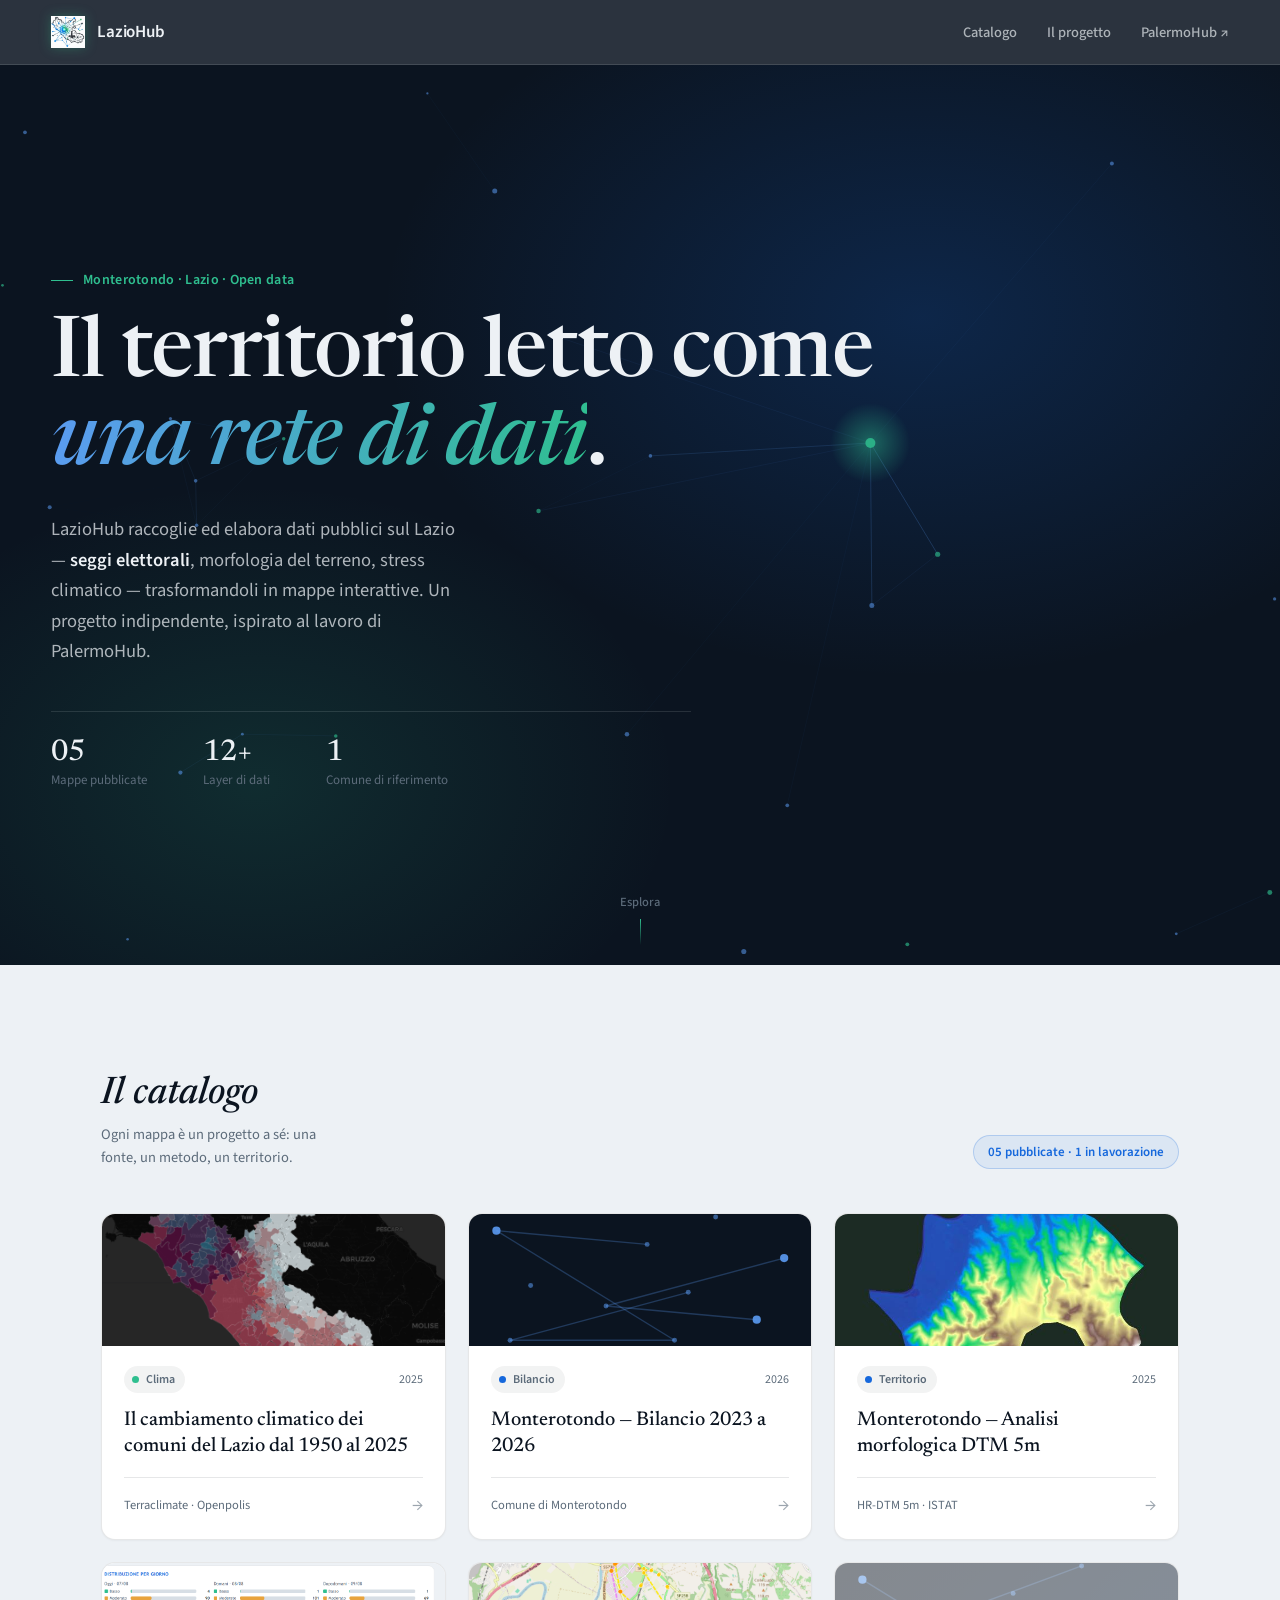
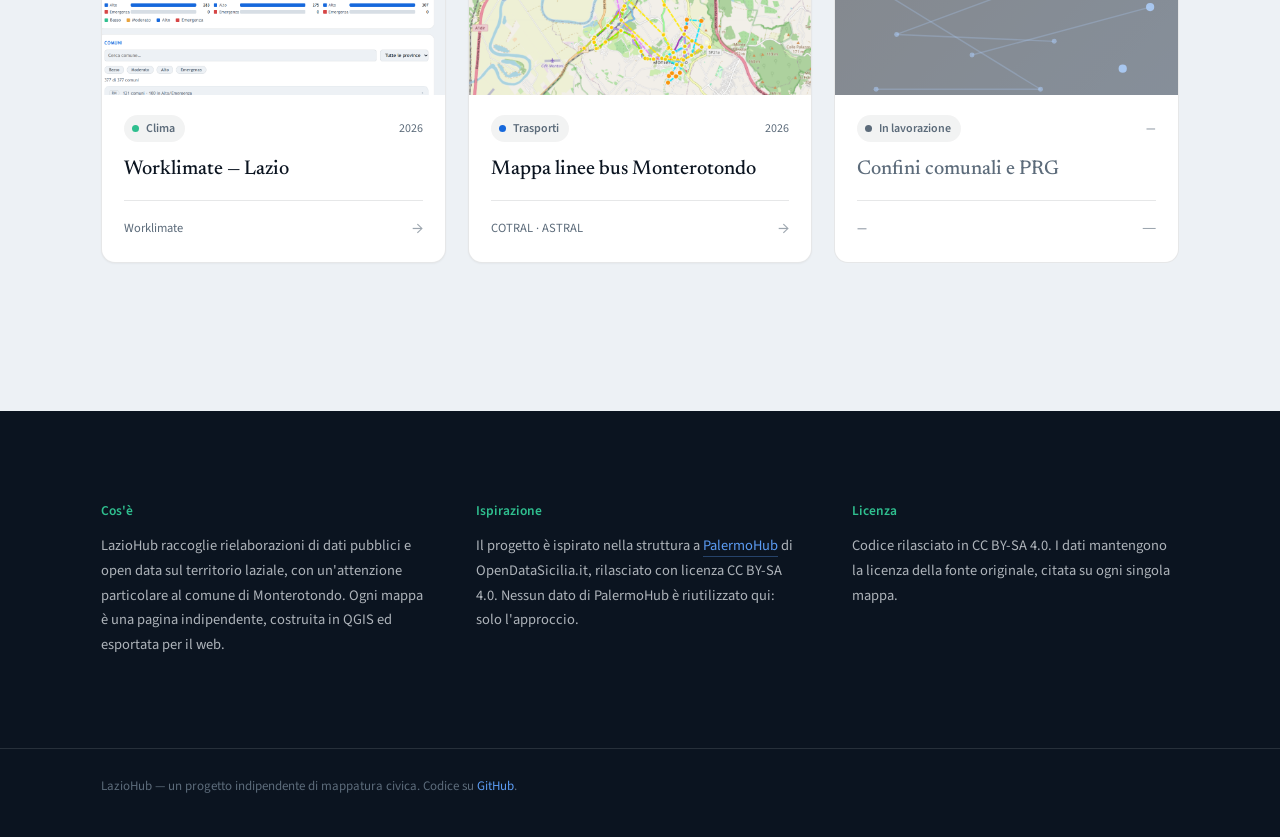
==== index.html @ 80414c92 "Update index.html" ====
<!DOCTYPE html>
<html lang="it">
<head>
  <meta charset="utf-8" />
  <meta name="viewport" content="width=device-width, initial-scale=1.0" />
  <title>LazioHub — Mappe civiche dal territorio</title>
  <meta property="og:title" content="LazioHub — Mappe civiche dal territorio" />
  <meta property="og:description" content="Un atlante di mappe interattive su Monterotondo e il Lazio, costruite da dati aperti." />

  <link rel="preconnect" href="https://fonts.googleapis.com">
  <link rel="preconnect" href="https://fonts.gstatic.com" crossorigin>
  <link href="https://fonts.googleapis.com/css2?family=Newsreader:ital,opsz,wght@0,6..72,400;0,6..72,500;0,6..72,600;1,6..72,500&family=Source+Sans+3:wght@400;500;600&display=swap" rel="stylesheet">

  <link rel="icon" href="img/favicon.svg" type="image/svg+xml">
  <link rel="icon" href="img/favicon.ico" sizes="any">
  <link rel="apple-touch-icon" href="img/favicon-180.png">

  <style>
    :root {
      --void: #0B1420;
      --void-2: #101E2E;
      --paper: #EDF1F5;
      --card: #FFFFFF;
      --ink: #0B1420;
      --muted: #5C6B7A;
      --blue: #1668DC;
      --blue-soft: #5B9BF2;
      --green: #2FBF8F;
      --line: rgba(237,241,245,0.12);
      --card-line: rgba(11,20,32,0.10);
    }

    * { box-sizing: border-box; }
    html { scroll-behavior: smooth; }

    body {
      margin: 0;
      background: var(--paper);
      color: var(--ink);
      font-family: 'Source Sans 3', sans-serif;
      -webkit-font-smoothing: antialiased;
    }

    a { color: inherit; }

    ::selection { background: var(--green); color: var(--void); }

    /* ---------- NAV ---------- */

    .nav {
      position: sticky;
      top: 0;
      z-index: 100;
      display: flex;
      align-items: center;
      justify-content: space-between;
      padding: 16px clamp(20px, 4vw, 56px);
      background: rgba(11,20,32,0.86);
      backdrop-filter: blur(10px);
      border-bottom: 1px solid var(--line);
    }

    .nav-mark {
      display: flex;
      align-items: center;
      gap: 12px;
      text-decoration: none;
      color: var(--paper);
      font-weight: 600;
      font-size: 17px;
      letter-spacing: -0.01em;
    }

    /* Logo personalizzato in Navbar */
    .nav-logo {
      height: 32px;
      width: auto;
      display: block;
      object-fit: contain;
      filter: drop-shadow(0 0 6px rgba(47, 191, 143, 0.3));
    }

    .nav-links {
      display: flex;
      gap: 30px;
      font-size: 14.5px;
      font-weight: 500;
    }

    .nav-links a {
      text-decoration: none;
      color: rgba(237,241,245,0.68);
      transition: color 0.2s ease;
    }
    .nav-links a:hover { color: var(--paper); }

    @media (max-width: 640px) { .nav-links { display: none; } }

    /* ---------- HERO / NETWORK ---------- */

    .hero {
      position: relative;
      background:
        radial-gradient(ellipse 900px 600px at 72% 28%, rgba(22,104,220,0.22), transparent 60%),
        radial-gradient(ellipse 700px 500px at 20% 80%, rgba(47,191,143,0.14), transparent 60%),
        var(--void);
      color: var(--paper);
      overflow: hidden;
      min-height: 100svh;
      display: flex;
      flex-direction: column;
      justify-content: center;
      padding: 90px clamp(20px, 4vw, 56px) 60px;
    }

    #network-canvas {
      position: absolute;
      inset: 0;
      width: 100%;
      height: 100%;
      z-index: 0;
      opacity: 0.9;
      pointer-events: none;
    }

    .hero-content {
      position: relative;
      z-index: 2;
      max-width: 1180px;
      margin: 0 auto;
      width: 100%;
    }

    .eyebrow {
      font-size: 14px;
      font-weight: 600;
      letter-spacing: 0.02em;
      color: var(--green);
      margin: 0 0 22px;
      display: flex;
      align-items: center;
      gap: 10px;
    }

    .eyebrow::before {
      content: "";
      width: 22px;
      height: 1px;
      background: var(--green);
    }

    h1.title {
      font-family: 'Newsreader', serif;
      font-weight: 500;
      font-size: clamp(40px, 7vw, 84px);
      line-height: 1.05;
      letter-spacing: -0.015em;
      margin: 0 0 26px;
      max-width: 16ch;
    }

    h1.title em {
      font-style: italic;
      font-weight: 500;
      background: linear-gradient(100deg, var(--blue-soft), var(--green));
      -webkit-background-clip: text;
      background-clip: text;
      color: transparent;
    }

    .hero-sub {
      font-size: clamp(16px, 1.6vw, 18.5px);
      max-width: 46ch;
      color: rgba(237,241,245,0.72);
      line-height: 1.65;
      margin: 0 0 44px;
    }

    .hero-sub strong { color: var(--paper); font-weight: 600; }

    .hero-stats {
      display: flex;
      gap: clamp(28px, 5vw, 56px);
      flex-wrap: wrap;
      border-top: 1px solid var(--line);
      padding-top: 26px;
      max-width: 640px;
    }

    .stat-num {
      font-family: 'Newsreader', serif;
      font-size: 30px;
      font-weight: 500;
      color: var(--paper);
      display: block;
    }

    .stat-label {
      font-size: 13px;
      color: var(--muted);
      margin-top: 4px;
    }

    .scroll-cue {
      position: absolute;
      bottom: 20px;
      left: 50%;
      transform: translateX(-50%);
      z-index: 2;
      font-size: 12.5px;
      font-weight: 500;
      color: var(--muted);
      display: flex;
      flex-direction: column;
      align-items: center;
      gap: 8px;
    }

    .scroll-cue::after {
      content: "";
      width: 1px;
      height: 26px;
      background: linear-gradient(var(--green), transparent);
      animation: scrollpulse 1.8s ease-in-out infinite;
    }

    @keyframes scrollpulse {
      0%, 100% { opacity: 0.3; }
      50% { opacity: 1; }
    }

    @media (max-height: 700px) {
      .scroll-cue { display: none; }
    }

    /* ---------- CATALOG (cards) ---------- */

    .catalog {
      max-width: 1180px;
      margin: 0 auto;
      padding: 110px clamp(20px, 4vw, 56px) 40px;
      scroll-margin-top: 70px;
    }

    .catalog-head {
      display: flex;
      align-items: flex-end;
      justify-content: space-between;
      gap: 20px;
      margin-bottom: 44px;
      flex-wrap: wrap;
    }

    .catalog-head h2 {
      font-family: 'Newsreader', serif;
      font-weight: 500;
      font-style: italic;
      font-size: clamp(28px, 3.4vw, 38px);
      margin: 0;
      color: var(--ink);
    }

    .catalog-head p {
      font-size: 14.5px;
      color: var(--muted);
      max-width: 34ch;
      line-height: 1.6;
      margin: 10px 0 0;
    }

    .catalog-count {
      font-size: 13px;
      font-weight: 600;
      color: var(--blue);
      background: rgba(22,104,220,0.08);
      border: 1px solid rgba(22,104,220,0.22);
      padding: 7px 14px;
      border-radius: 100px;
      white-space: nowrap;
    }

    .map-grid {
      display: grid;
      grid-template-columns: repeat(3, 1fr);
      gap: 22px;
    }

    @media (max-width: 980px) {
      .map-grid { grid-template-columns: repeat(2, 1fr); }
    }
    @media (max-width: 660px) {
      .map-grid { grid-template-columns: 1fr; }
    }

    .map-card {
      position: relative;
      display: flex;
      flex-direction: column;
      background: var(--card);
      border: 1px solid var(--card-line);
      border-radius: 14px;
      overflow: hidden;
      color: var(--ink);
      box-shadow: 0 1px 2px rgba(11,20,32,0.04);
      transition: transform 0.22s ease, box-shadow 0.22s ease, border-color 0.22s ease;
    }

    .map-card:not(.placeholder):hover {
      transform: translateY(-4px);
      box-shadow: 0 16px 32px rgba(11,20,32,0.10);
      border-color: rgba(22,104,220,0.28);
    }

    .map-card-link {
      position: absolute;
      inset: 0;
      z-index: 1;
    }

    .map-card-preview {
      position: relative;
      height: 132px;
      background: var(--void);
      overflow: hidden;
    }

    .map-card-preview svg {
      position: absolute;
      inset: 0;
      width: 100%;
      height: 100%;
    }

    .map-card-preview img {
      width: 100%;
      height: 100%;
      object-fit: cover;
      display: block;
    }

    .map-card-preview[data-tag="clima"] { background: linear-gradient(135deg, #0B1420, #10261F); }
    .map-card-preview[data-tag="territorio"] { background: linear-gradient(135deg, #0B1420, #0E2036); }

    .map-card-body {
      padding: 20px 22px 22px;
      display: flex;
      flex-direction: column;
      flex: 1;
    }

    .map-card-top {
      display: flex;
      align-items: center;
      justify-content: space-between;
      margin-bottom: 14px;
    }

    .map-card-tag {
      display: inline-flex;
      align-items: center;
      gap: 7px;
      font-size: 12px;
      font-weight: 600;
      color: var(--muted);
      background: rgba(11,20,32,0.05);
      padding: 5px 10px 5px 8px;
      border-radius: 100px;
      text-decoration: none;
      position: relative;
      z-index: 2;
      transition: background 0.2s ease, color 0.2s ease;
    }

    .map-card-tag:hover {
      background: rgba(22,104,220,0.12);
      color: var(--blue);
    }

    .map-card-tag .node-dot {
      width: 7px; height: 7px;
      border-radius: 50%;
      background: var(--blue);
      flex: none;
    }

    .map-card-tag[data-tag="clima"] .node-dot { background: var(--green); }
    .map-card-tag[data-tag="territorio"] .node-dot { background: var(--blue); }

    .map-card-meta {
      font-size: 12px;
      color: var(--muted);
    }

    .map-card-title {
      font-family: 'Newsreader', serif;
      font-size: 20px;
      font-weight: 500;
      line-height: 1.3;
      margin-bottom: auto;
      transition: color 0.2s ease;
    }

    .map-card:hover .map-card-title { color: var(--blue); }

    .map-card-bottom {
      display: flex;
      align-items: center;
      justify-content: space-between;
      margin-top: 18px;
      padding-top: 14px;
      border-top: 1px solid var(--card-line);
    }

    .map-card-source {
      font-size: 12.5px;
      color: var(--muted);
    }

    .map-card-arrow {
      color: var(--muted);
      opacity: 0.6;
      transition: transform 0.25s ease, opacity 0.25s ease, color 0.25s ease;
      font-size: 18px;
    }

    .map-card:hover .map-card-arrow {
      transform: translateX(5px);
      opacity: 1;
      color: var(--blue);
    }

    .map-card.placeholder {
      cursor: default;
      box-shadow: none;
    }
    .map-card.placeholder .map-card-preview { opacity: 0.5; }
    .map-card.placeholder:hover {
      transform: none;
      box-shadow: none;
      border-color: var(--card-line);
    }
    .map-card.placeholder .map-card-title { color: var(--muted); }

    /* ---------- PAGINATION ---------- */

    .pagination {
      display: flex;
      align-items: center;
      justify-content: center;
      gap: 10px;
      margin-top: 48px;
    }

    .page-btn {
      display: inline-flex;
      align-items: center;
      justify-content: center;
      min-width: 38px;
      height: 38px;
      padding: 0 12px;
      border-radius: 9px;
      border: 1px solid var(--card-line);
      background: var(--card);
      color: var(--ink);
      font-size: 14px;
      font-weight: 600;
      text-decoration: none;
      cursor: pointer;
      transition: border-color 0.2s ease, color 0.2s ease, background 0.2s ease;
    }

    .page-btn:hover:not(:disabled) {
      border-color: var(--blue);
      color: var(--blue);
    }

    .page-btn.active {
      background: var(--blue);
      border-color: var(--blue);
      color: #fff;
    }

    .page-btn:disabled {
      opacity: 0.35;
      cursor: default;
    }

    .page-btn.nav-arrow {
      font-family: 'Newsreader', serif;
      font-size: 17px;
    }

    /* ---------- ABOUT ---------- */

    .about {
      background: var(--void);
      color: var(--paper);
      margin-top: 60px;
      scroll-margin-top: 70px;
    }

    .about-inner {
      max-width: 1180px;
      margin: 0 auto;
      padding: 90px clamp(20px, 4vw, 56px);
      display: grid;
      grid-template-columns: 1fr 1fr 1fr;
      gap: 48px;
    }

    .about-inner h3 {
      font-size: 13.5px;
      font-weight: 600;
      color: var(--green);
      margin: 0 0 14px;
    }

    .about-inner p {
      font-size: 14.5px;
      line-height: 1.7;
      color: rgba(237,241,245,0.72);
      margin: 0;
    }

    .about-inner a { color: var(--blue-soft); text-decoration: none; border-bottom: 1px solid rgba(91,155,242,0.35); }
    .about-inner a:hover { border-color: var(--blue-soft); }

    @media (max-width: 820px) {
      .about-inner { grid-template-columns: 1fr; gap: 36px; }
    }

    footer {
      background: var(--void);
      border-top: 1px solid var(--line);
    }

    footer .footer-inner {
      max-width: 1180px;
      margin: 0 auto;
      padding: 26px clamp(20px, 4vw, 56px) 40px;
      font-size: 13px;
      color: var(--muted);
      line-height: 1.7;
    }

    footer a { color: var(--blue-soft); text-decoration: none; }
    footer a:hover { text-decoration: underline; }

    @media (prefers-reduced-motion: reduce) {
      .scroll-cue::after { animation: none; }
      * { transition: none !important; }
    }
  </style>
</head>
<body>

<nav class="nav">
  <a class="nav-mark" href="index.html">
    <img src="img/logo.png" alt="LazioHub Logo" class="nav-logo" />
    LazioHub
  </a>
  <div class="nav-links">
    <a href="#catalogo">Catalogo</a>
    <a href="#about">Il progetto</a>
    <a href="https://github.com/SiciliaHub/palermohub" target="_blank" rel="noopener">PalermoHub ↗</a>
  </div>
</nav>

<section class="hero">
  <canvas id="network-canvas"></canvas>
  <div class="hero-content">
    <p class="eyebrow">Monterotondo · Lazio · Open data</p>
    <h1 class="title">Il territorio letto come <em>una rete di dati</em>.</h1>
    <p class="hero-sub">
      LazioHub raccoglie ed elabora dati pubblici sul Lazio — <strong>seggi elettorali</strong>,
      morfologia del terreno, stress climatico — trasformandoli in mappe interattive.
      Un progetto indipendente, ispirato al lavoro di PalermoHub.
    </p>
    <div class="hero-stats">
      <div>
        <span class="stat-num">05</span>
        <span class="stat-label">Mappe pubblicate</span>
      </div>
      <div>
        <span class="stat-num">12+</span>
        <span class="stat-label">Layer di dati</span>
      </div>
      <div>
        <span class="stat-num">1</span>
        <span class="stat-label">Comune di riferimento</span>
      </div>
    </div>
  </div>
  <div class="scroll-cue">Esplora</div>
</section>

<section class="catalog" id="catalogo">
  <div class="catalog-head">
    <div>
      <h2>Il catalogo</h2>
      <p>Ogni mappa è un progetto a sé: una fonte, un metodo, un territorio.</p>
    </div>
    <span class="catalog-count" id="catalog-count-label">05 pubblicate · 1 in lavorazione</span>
  </div>

  <div class="map-grid" id="map-grid"></div>

  <div class="pagination" id="pagination"></div>
</section>

<section class="about" id="about">
  <div class="about-inner">
    <div>
      <h3>Cos'è</h3>
      <p>LazioHub raccoglie rielaborazioni di dati pubblici e open data sul territorio laziale, con un'attenzione particolare al comune di Monterotondo. Ogni mappa è una pagina indipendente, costruita in QGIS ed esportata per il web.</p>
    </div>
    <div>
      <h3>Ispirazione</h3>
      <p>Il progetto è ispirato nella struttura a <a href="https://github.com/SiciliaHub/palermohub" target="_blank" rel="noopener">PalermoHub</a> di OpenDataSicilia.it, rilasciato con licenza CC BY-SA 4.0. Nessun dato di PalermoHub è riutilizzato qui: solo l'approccio.</p>
    </div>
    <div>
      <h3>Licenza</h3>
      <p>Codice rilasciato in CC BY-SA 4.0. I dati mantengono la licenza della fonte originale, citata su ogni singola mappa.</p>
    </div>
  </div>
</section>

<footer>
  <div class="footer-inner">
    LazioHub — un progetto indipendente di mappatura civica. Codice su <a href="https://github.com" target="_blank" rel="noopener">GitHub</a>.
  </div>
</footer>

<script>
  // ---------------- MAP DATA ----------------
  const maps = [
    {
      href: "lazio-climate-change/index.html",
      tag: "clima",
      tagLabel: "Clima",
      title: "Il cambiamento climatico dei comuni del Lazio dal 1950 al 2025",
      source: "Terraclimate · Openpolis",
      year: "2025",
      image: "img/anteprime/thumb_stress_idrico.jpg"
    },
    {
      href: "bilancio_monterotondo/index.html",
      tag: "bilancio",
      tagLabel: "Bilancio",
      title: "Monterotondo — Bilancio 2023 a 2026",
      source: "Comune di Monterotondo",
      year: "2026"
    },
    {
      href: "monterotondo-dtm5m/primilayer_monte_dtm.html",
      tag: "territorio",
      tagLabel: "Territorio",
      title: "Monterotondo — Analisi morfologica DTM 5m",
      source: "HR-DTM 5m · ISTAT",
      year: "2025",
      image: "img/anteprime/thumb_monterotondo.jpg"
    },
    {
      href: "worklimate-lazio/index.html",
      tag: "clima",
      tagLabel: "Clima",
      title: "Worklimate — Lazio",
      source: "Worklimate",
      year: "2026",
      image: "img/anteprime/thumb_worklimate.png"
    },
    {
      href: "mappa_linee_monterotondo.html",
      tag: "trasporti",
      tagLabel: "Trasporti",
      title: "Mappa linee bus Monterotondo",
      source: "COTRAL · ASTRAL",
      year: "2026",
      image: "img/anteprime/thumb_astral_monte.png"
    },
    {
      placeholder: true,
      tag: "territorio",
      tagLabel: "In lavorazione",
      title: "Confini comunali e PRG",
      source: "—",
      year: "—"
    }
  ];

  const PER_PAGE = 6;
  let currentPage = 1;
  const totalPages = Math.max(1, Math.ceil(maps.length / PER_PAGE));

  const grid = document.getElementById('map-grid');
  const pagination = document.getElementById('pagination');

  function previewSVG(tag) {
    const accent = tag === 'clima' ? '#2FBF8F' : '#5B9BF2';
    const pts = [
      [20,30],[70,15],[130,40],[180,20],[230,50],
      [45,70],[100,85],[160,75],[210,95],
      [30,110],[90,120],[150,110],[200,120]
    ];
    let lines = '';
    for (let i = 0; i < pts.length - 1; i++) {
      if (Math.random() > 0.45) {
        const a = pts[i], b = pts[(i + 2) % pts.length];
        lines += `<line x1="${a[0]}" y1="${a[1]}" x2="${b[0]}" y2="${b[1]}" stroke="${accent}" stroke-opacity="0.28" stroke-width="1"/>`;
      }
    }
    let dots = pts.map(([x,y], i) =>
      `<circle cx="${x}" cy="${y}" r="${i % 4 === 0 ? 3 : 1.8}" fill="${accent}" fill-opacity="${i % 4 === 0 ? 0.9 : 0.55}"/>`
    ).join('');
    return `<svg viewBox="0 0 250 132" preserveAspectRatio="xMidYMid slice">${lines}${dots}</svg>`;
  }

  function renderCard(map) {
    const tagEl = map.placeholder
      ? `<span class="map-card-tag" data-tag="${map.tag}"><span class="node-dot" style="background:var(--muted)"></span>${map.tagLabel}</span>`
      : `<span class="map-card-tag" data-tag="${map.tag}"><span class="node-dot"></span>${map.tagLabel}</span>`;

    // Mostra l'immagine se definita, altrimenti genera l'SVG
    const previewContent = map.image 
      ? `<img src="${map.image}" alt="${map.title}" loading="lazy" />`
      : previewSVG(map.tag);

    if (map.placeholder) {
      return `
        <article class="map-card placeholder">
          <div class="map-card-preview" data-tag="${map.tag}">${previewContent}</div>
          <div class="map-card-body">
            <div class="map-card-top">
              ${tagEl}
              <span class="map-card-meta">${map.year}</span>
            </div>
            <div class="map-card-title">${map.title}</div>
            <div class="map-card-bottom">
              <span class="map-card-source">${map.source}</span>
              <span class="map-card-arrow">—</span>
            </div>
          </div>
        </article>`;
    }

    return `
      <article class="map-card">
        <a class="map-card-link" href="${map.href}" aria-label="${map.title}"></a>
        <div class="map-card-preview" data-tag="${map.tag}">${previewContent}</div>
        <div class="map-card-body">
          <div class="map-card-top">
            ${tagEl}
            <span class="map-card-meta">${map.year}</span>
          </div>
          <div class="map-card-title">${map.title}</div>
          <div class="map-card-bottom">
            <span class="map-card-source">${map.source}</span>
            <span class="map-card-arrow">→</span>
          </div>
        </div>
      </article>`;
  }

  function renderPage(page, scroll = true) {
    currentPage = page;
    const start = (page - 1) * PER_PAGE;
    const pageItems = maps.slice(start, start + PER_PAGE);
    grid.innerHTML = pageItems.map(m => renderCard(m)).join('');
    renderPagination();
    if (scroll) {
      document.getElementById('catalogo').scrollIntoView({ behavior: 'smooth', block: 'start' });
    }
  }

  function renderPagination() {
    if (totalPages <= 1) {
      pagination.innerHTML = '';
      return;
    }
    let html = `<button class="page-btn nav-arrow" ${currentPage === 1 ? 'disabled' : ''} data-page="${currentPage - 1}">‹</button>`;
    for (let p = 1; p <= totalPages; p++) {
      html += `<button class="page-btn ${p === currentPage ? 'active' : ''}" data-page="${p}">${p}</button>`;
    }
    html += `<button class="page-btn nav-arrow" ${currentPage === totalPages ? 'disabled' : ''} data-page="${currentPage + 1}">›</button>`;
    pagination.innerHTML = html;

    pagination.querySelectorAll('.page-btn').forEach(btn => {
      btn.addEventListener('click', () => {
        const p = parseInt(btn.dataset.page, 10);
        if (p >= 1 && p <= totalPages) renderPage(p, true);
      });
    });
  }

  renderPage(1, false);

  // ---------------- NETWORK CANVAS ----------------
  const canvas = document.getElementById('network-canvas');
  const ctx = canvas.getContext('2d');
  let w, h, dpr;
  let nodes = [];
  const NODE_COUNT_BASE = 26;

  function resize() {
    dpr = Math.min(window.devicePixelRatio || 1, 2);
    w = canvas.offsetWidth;
    h = canvas.offsetHeight;
    canvas.width = w * dpr;
    canvas.height = h * dpr;
    ctx.setTransform(dpr, 0, 0, dpr, 0, 0);
  }

  function initNodes() {
    nodes = [];
    const count = window.innerWidth < 640 ? 14 : NODE_COUNT_BASE;
    nodes.push({ x: w * 0.68, y: h * 0.42, vx: 0, vy: 0, r: 5, hub: true });
    for (let i = 0; i < count; i++) {
      nodes.push({
        x: Math.random() * w,
        y: Math.random() * h,
        vx: (Math.random() - 0.5) * 0.15,
        vy: (Math.random() - 0.5) * 0.15,
        r: Math.random() * 1.6 + 1,
        hub: false,
        colorSeed: Math.random()
      });
    }
  }

  function dist(a, b) {
    return Math.hypot(a.x - b.x, a.y - b.y);
  }

  function draw() {
    ctx.clearRect(0, 0, w, h);

    for (let i = 0; i < nodes.length; i++) {
      for (let j = i + 1; j < nodes.length; j++) {
        const a = nodes[i], b = nodes[j];
        const d = dist(a, b);
        const maxD = a.hub || b.hub ? 420 : 160;
        if (d < maxD) {
          const alpha = (1 - d / maxD) * (a.hub || b.hub ? 0.35 : 0.14);
          ctx.strokeStyle = `rgba(91,155,242,${alpha})`;
          ctx.lineWidth = 1;
          ctx.beginPath();
          ctx.moveTo(a.x, a.y);
          ctx.lineTo(b.x, b.y);
          ctx.stroke();
        }
      }
    }

    for (const n of nodes) {
      if (n.hub) {
        const grad = ctx.createRadialGradient(n.x, n.y, 0, n.x, n.y, 40);
        grad.addColorStop(0, 'rgba(47,191,143,0.5)');
        grad.addColorStop(1, 'rgba(47,191,143,0)');
        ctx.fillStyle = grad;
        ctx.beginPath();
        ctx.arc(n.x, n.y, 40, 0, Math.PI * 2);
        ctx.fill();

        ctx.fillStyle = '#2FBF8F';
        ctx.beginPath();
        ctx.arc(n.x, n.y, n.r, 0, Math.PI * 2);
        ctx.fill();
      } else {
        ctx.fillStyle = n.colorSeed > 0.6 ? 'rgba(47,191,143,0.7)' : 'rgba(91,155,242,0.6)';
        ctx.beginPath();
        ctx.arc(n.x, n.y, n.r, 0, Math.PI * 2);
        ctx.fill();
      }
    }
  }

  function step() {
    for (const n of nodes) {
      if (n.hub) continue;
      n.x += n.vx;
      n.y += n.vy;
      if (n.x < 0 || n.x > w) n.vx *= -1;
      if (n.y < 0 || n.y > h) n.vy *= -1;
    }
    draw();
    requestAnimationFrame(step);
  }

  const prefersReducedMotion = window.matchMedia('(prefers-reduced-motion: reduce)').matches;

  function startCanvas() {
    resize();
    initNodes();
    if (prefersReducedMotion) {
      draw();
    } else {
      step();
    }
  }

  let lastW = window.innerWidth;
  window.addEventListener('resize', () => {
    if (window.innerWidth !== lastW) {
      lastW = window.innerWidth;
      resize();
      initNodes();
    }
  });

  startCanvas();
</script>

</body>
</html>
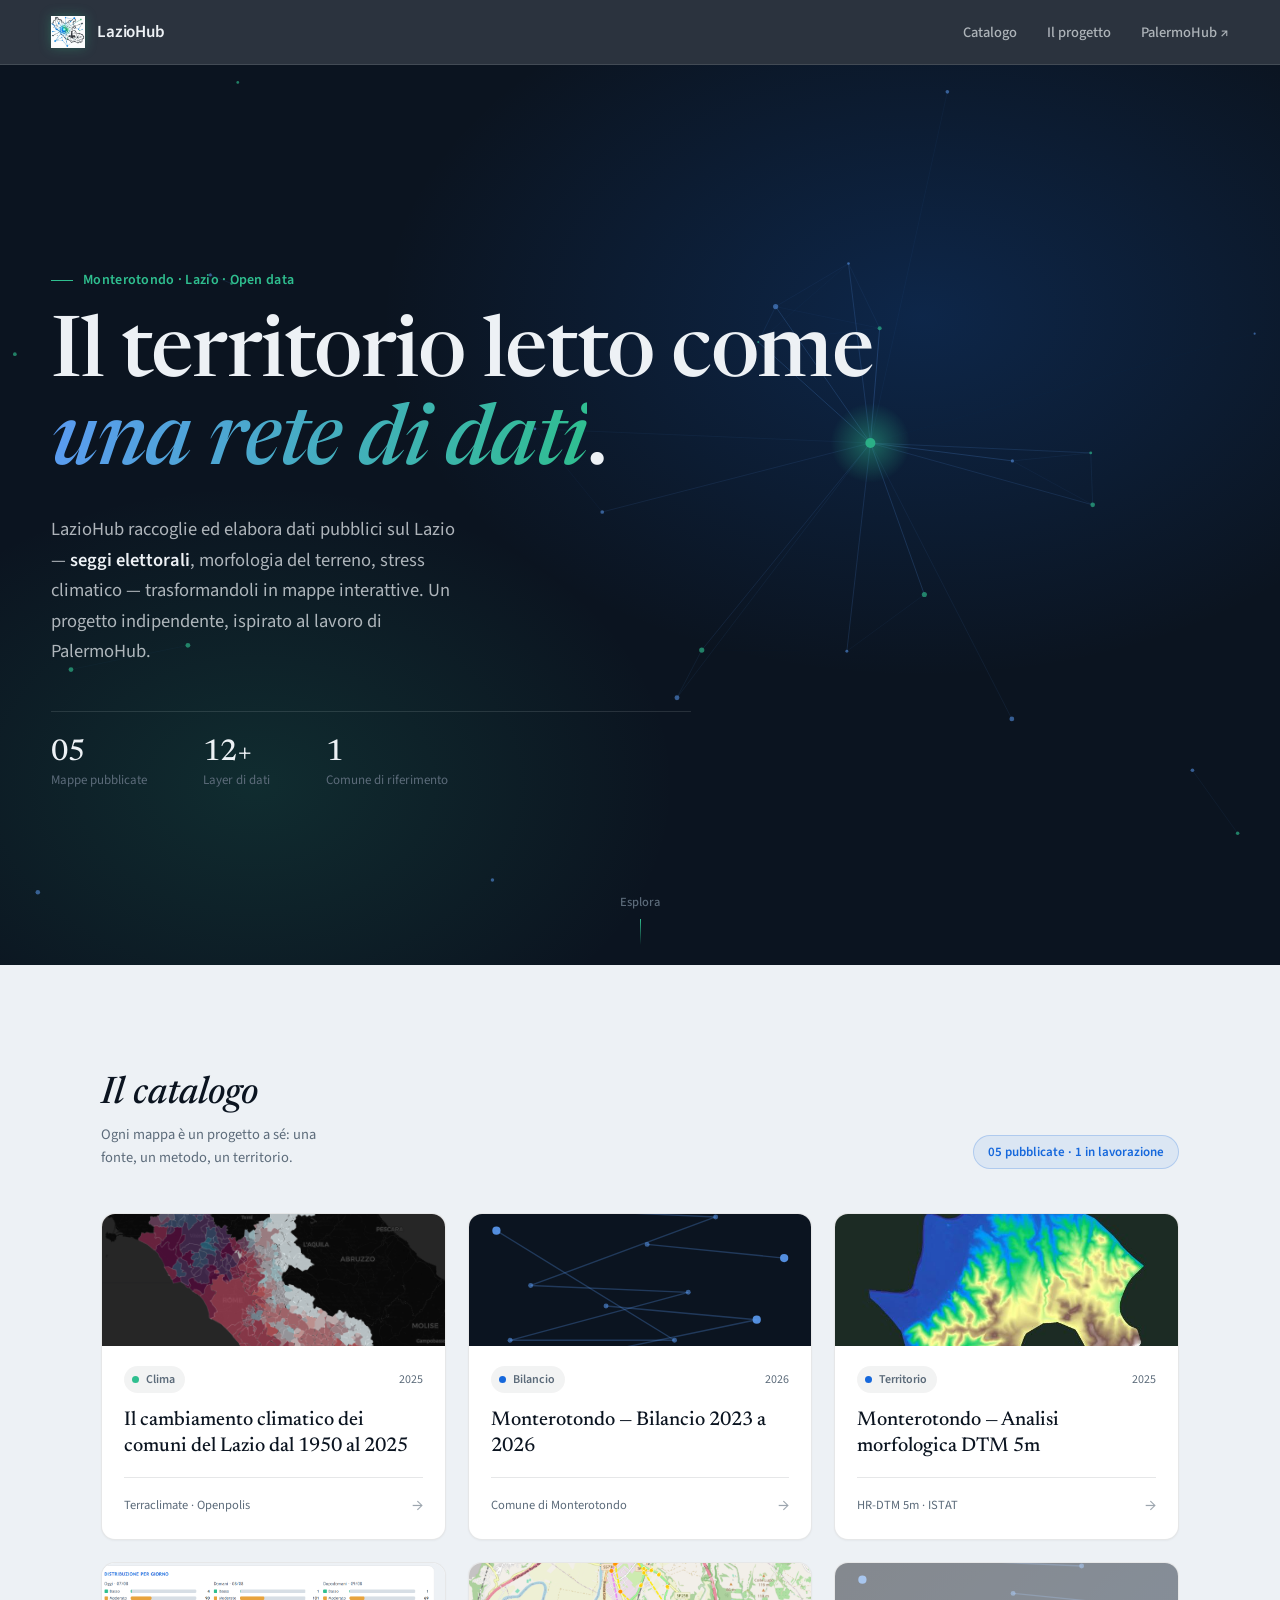
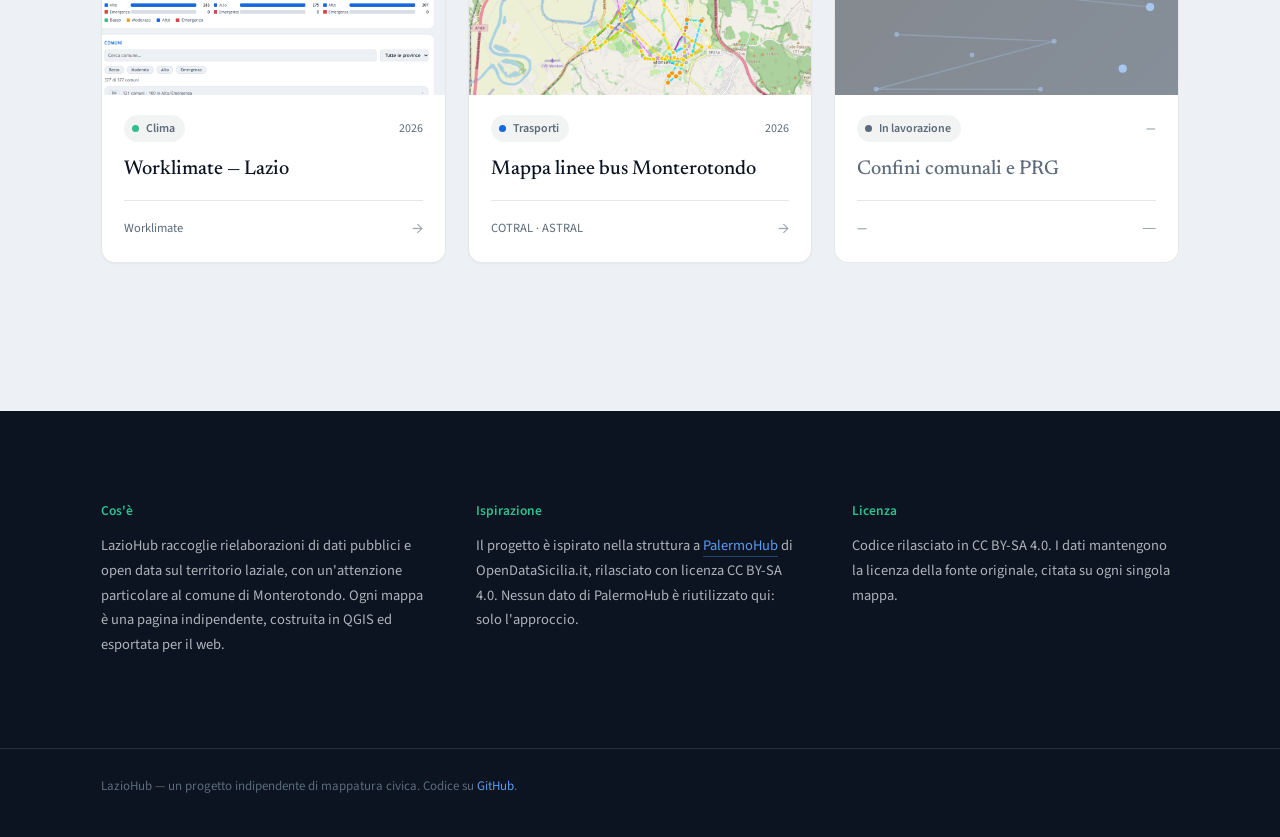
==== commit 317f8add: "Update index.html" ====
--- a/index.html
+++ b/index.html
@@ -3,8 +3,8 @@
 <head>
   <meta charset="utf-8" />
   <meta name="viewport" content="width=device-width, initial-scale=1.0" />
-  <title>LazioHub — Mappe civiche dal territorio</title>
-  <meta property="og:title" content="LazioHub — Mappe civiche dal territorio" />
+  <title>MonterotondoHub — Mappe civiche dal territorio</title>
+  <meta property="og:title" content="MonterotondoHub — Mappe civiche dal territorio" />
   <meta property="og:description" content="Un atlante di mappe interattive su Monterotondo e il Lazio, costruite da dati aperti." />
 
   <link rel="preconnect" href="https://fonts.googleapis.com">
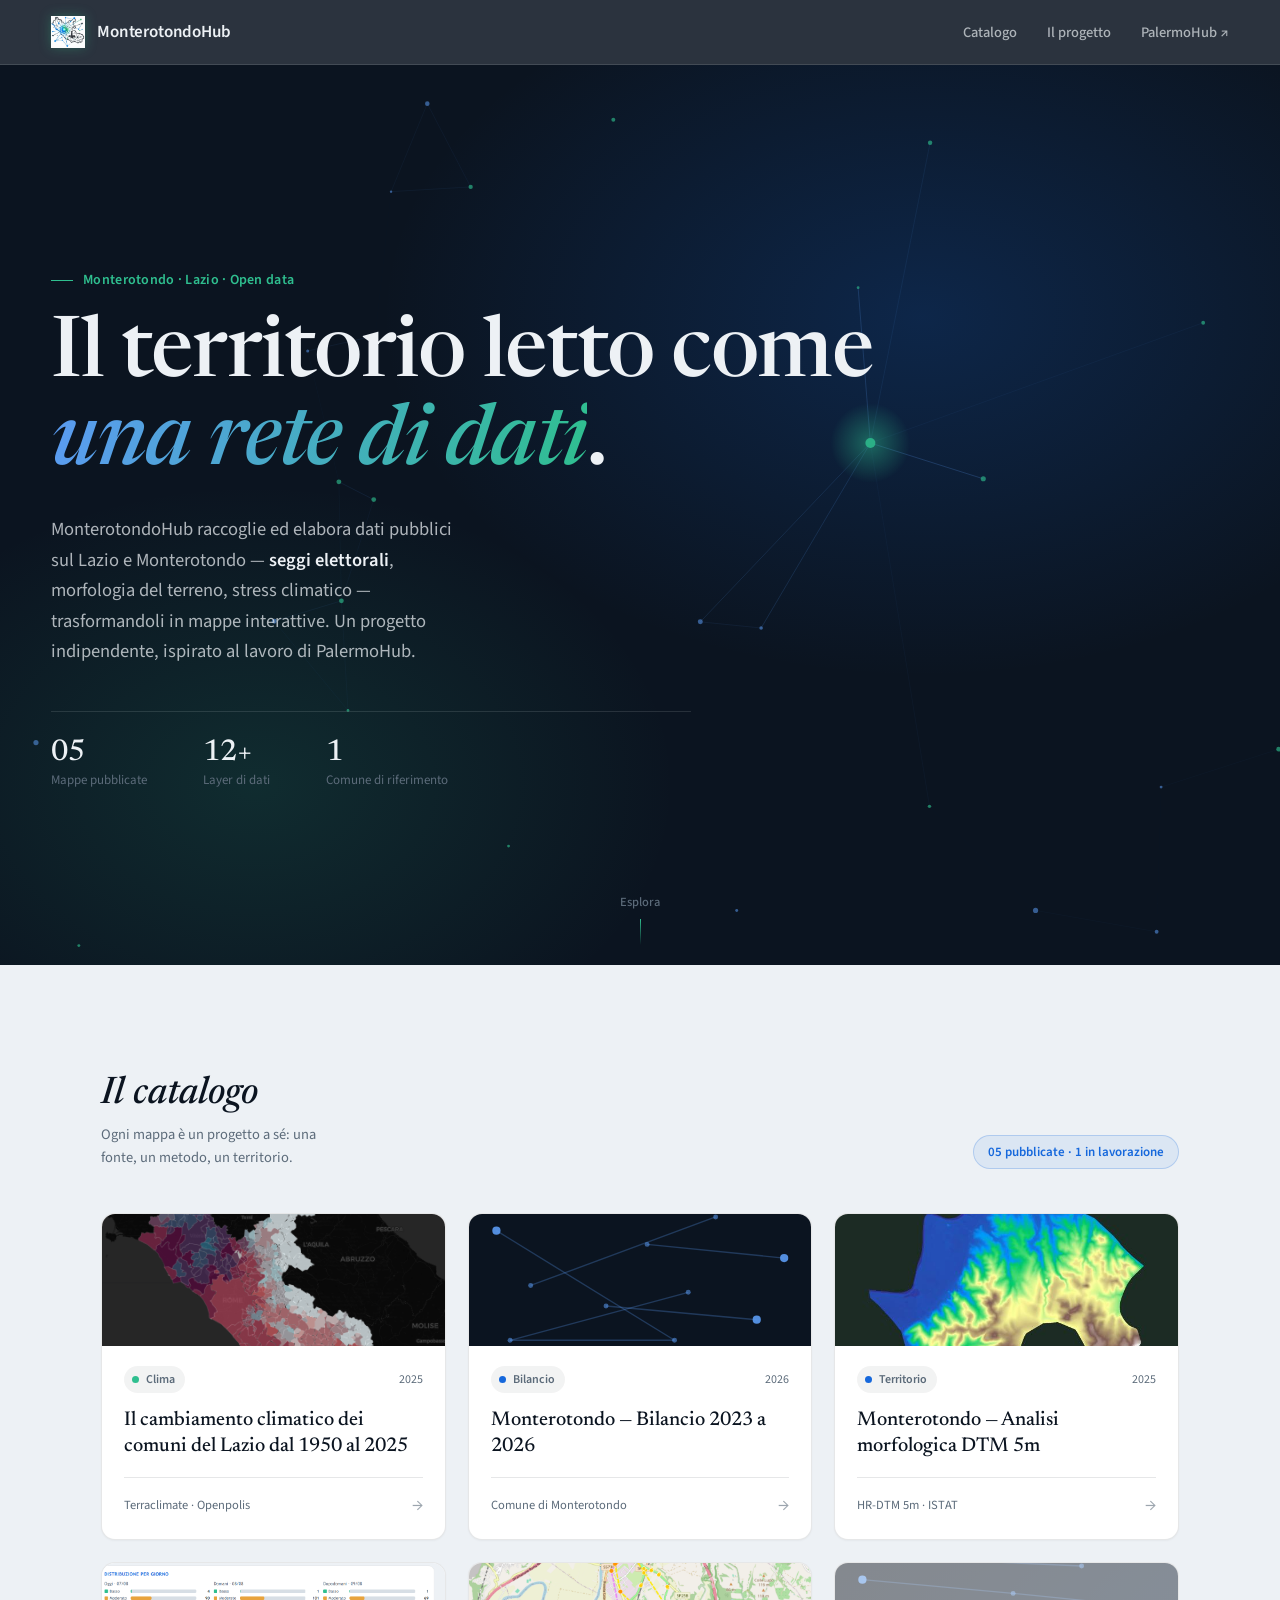
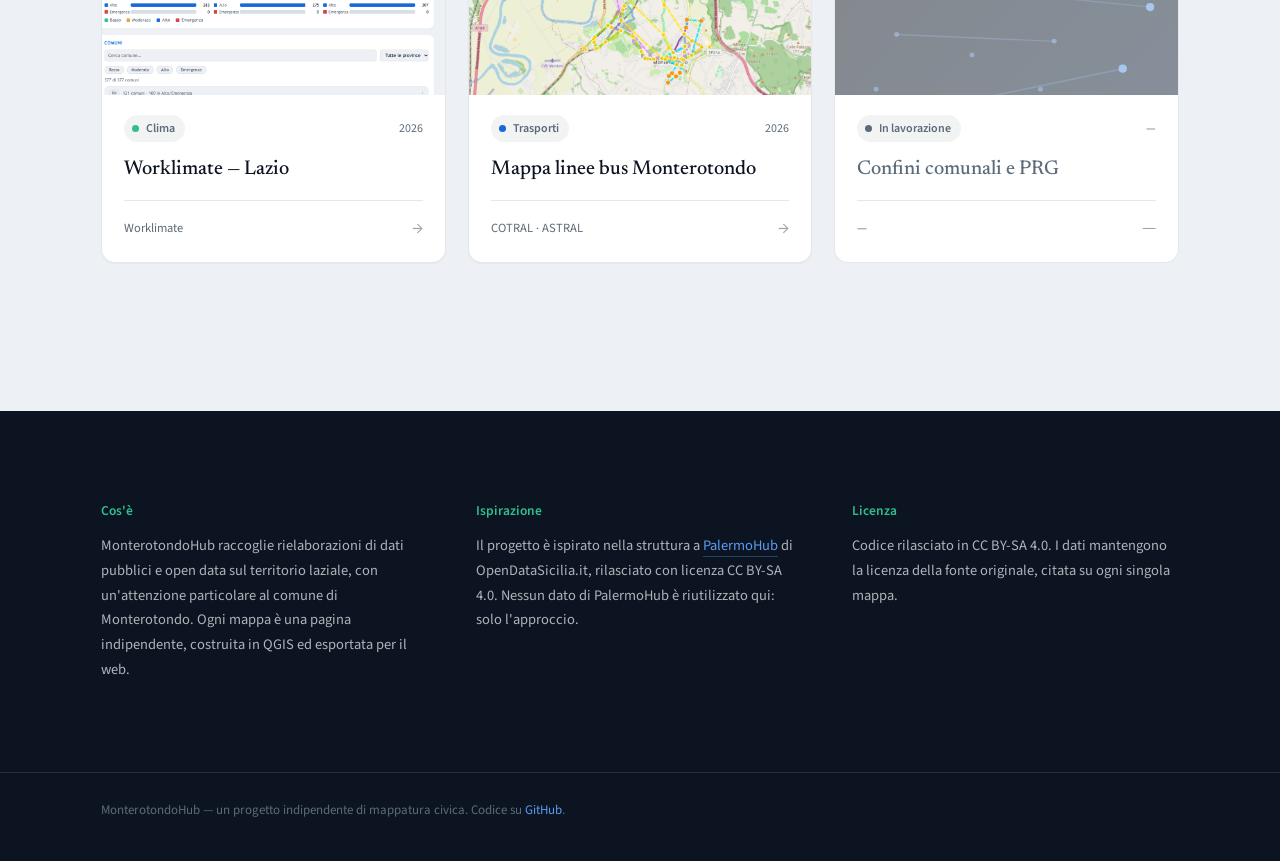
==== commit e6491bc4: "Update index.html" ====
--- a/index.html
+++ b/index.html
@@ -557,7 +557,7 @@
 <nav class="nav">
   <a class="nav-mark" href="index.html">
     <img src="img/logo.png" alt="LazioHub Logo" class="nav-logo" />
-    LazioHub
+    MonterotondoHub
   </a>
   <div class="nav-links">
     <a href="#catalogo">Catalogo</a>
@@ -572,7 +572,7 @@
     <p class="eyebrow">Monterotondo · Lazio · Open data</p>
     <h1 class="title">Il territorio letto come <em>una rete di dati</em>.</h1>
     <p class="hero-sub">
-      LazioHub raccoglie ed elabora dati pubblici sul Lazio — <strong>seggi elettorali</strong>,
+      MonterotondoHub raccoglie ed elabora dati pubblici sul Lazio e Monterotondo — <strong>seggi elettorali</strong>,
       morfologia del terreno, stress climatico — trasformandoli in mappe interattive.
       Un progetto indipendente, ispirato al lavoro di PalermoHub.
     </p>
@@ -612,7 +612,7 @@
   <div class="about-inner">
     <div>
       <h3>Cos'è</h3>
-      <p>LazioHub raccoglie rielaborazioni di dati pubblici e open data sul territorio laziale, con un'attenzione particolare al comune di Monterotondo. Ogni mappa è una pagina indipendente, costruita in QGIS ed esportata per il web.</p>
+      <p>MonterotondoHub raccoglie rielaborazioni di dati pubblici e open data sul territorio laziale, con un'attenzione particolare al comune di Monterotondo. Ogni mappa è una pagina indipendente, costruita in QGIS ed esportata per il web.</p>
     </div>
     <div>
       <h3>Ispirazione</h3>
@@ -627,7 +627,7 @@
 
 <footer>
   <div class="footer-inner">
-    LazioHub — un progetto indipendente di mappatura civica. Codice su <a href="https://github.com" target="_blank" rel="noopener">GitHub</a>.
+    MonterotondoHub — un progetto indipendente di mappatura civica. Codice su <a href="https://github.com" target="_blank" rel="noopener">GitHub</a>.
   </div>
 </footer>
 
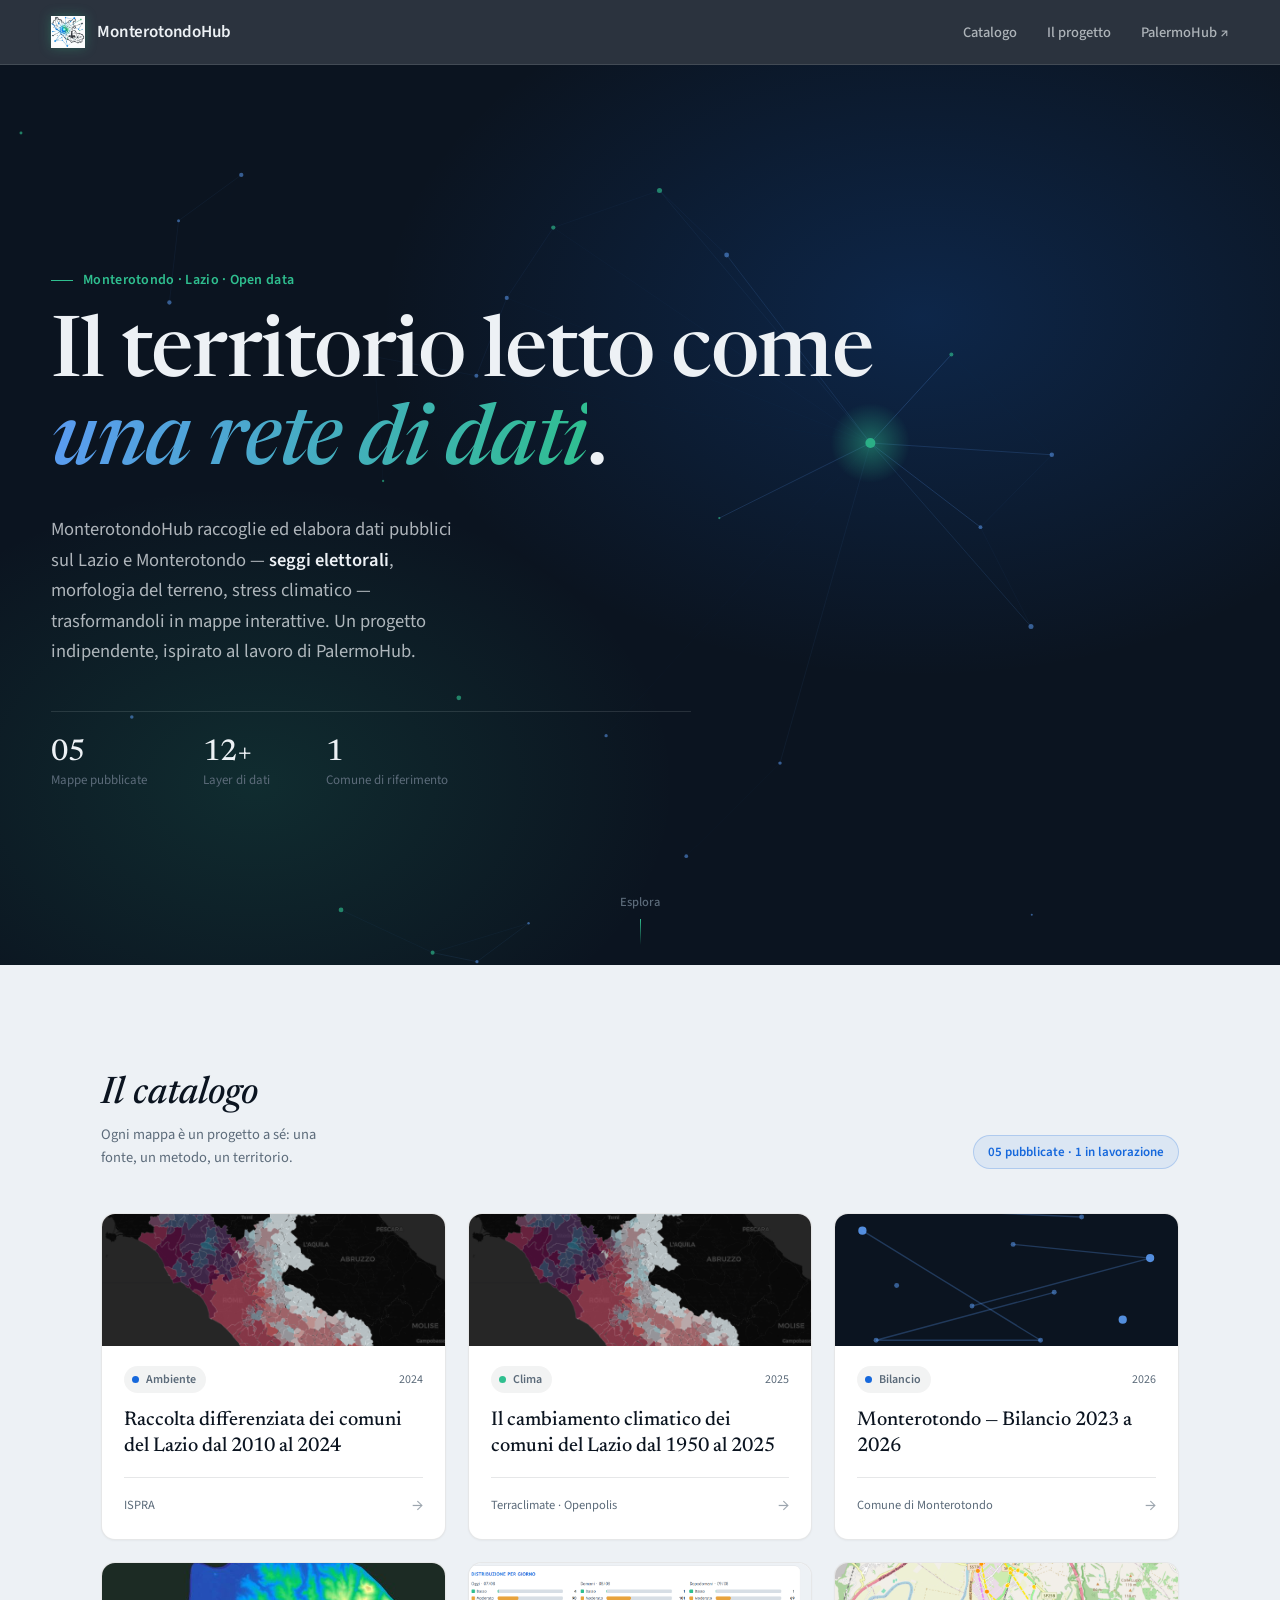
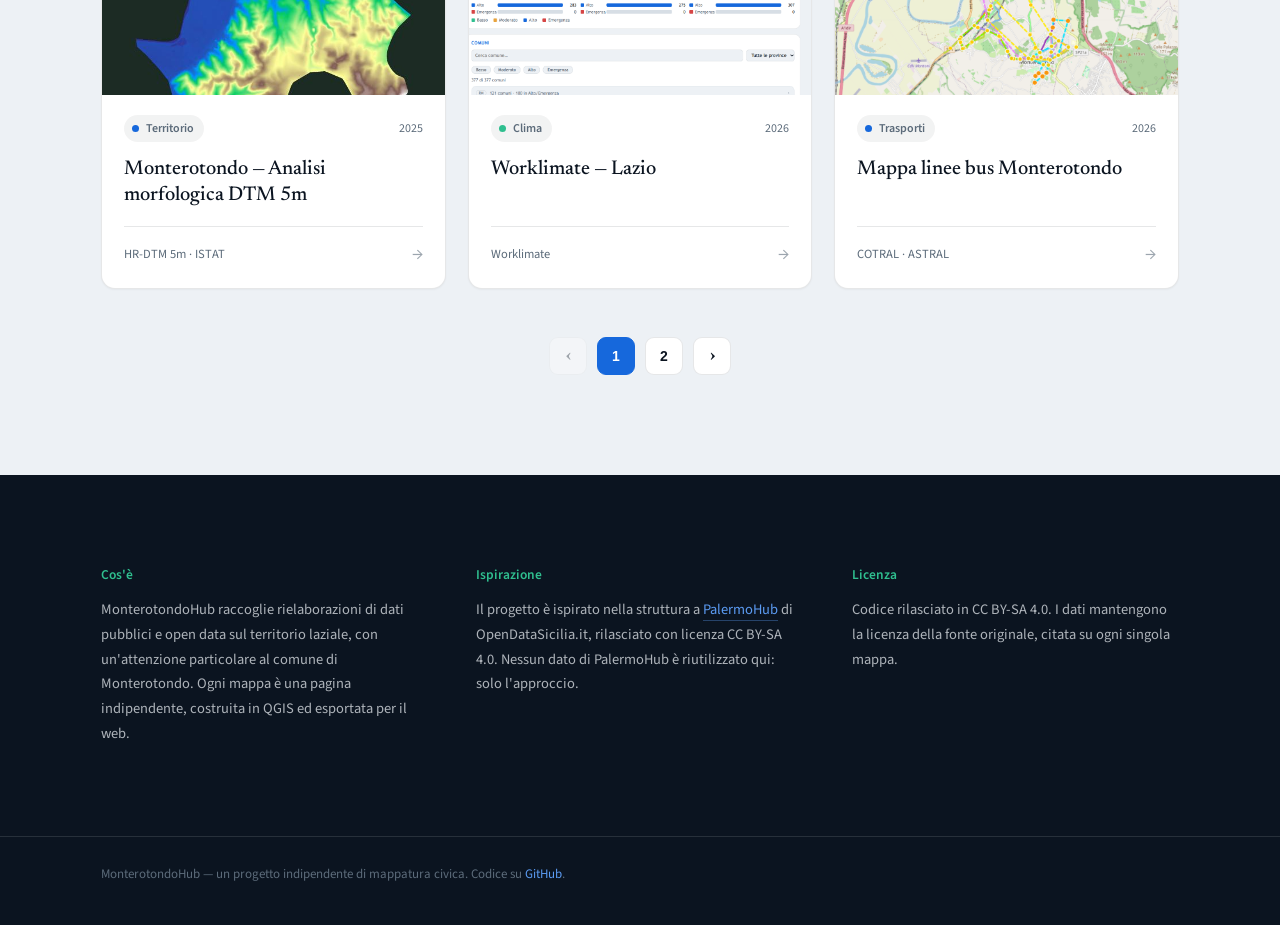
==== commit e3dd74cb: "Update index.html" ====
--- a/index.html
+++ b/index.html
@@ -634,6 +634,15 @@
 <script>
   // ---------------- MAP DATA ----------------
   const maps = [
+     {
+      href: "differenziata/index.html",
+      tag: "Ambiente",
+      tagLabel: "Ambiente",
+      title: "Raccolta differenziata dei comuni del Lazio dal 2010 al 2024",
+      source: "ISPRA",
+      year: "2024",
+      image: "img/anteprime/thumb_stress_idrico.jpg"
+    },
     {
       href: "lazio-climate-change/index.html",
       tag: "clima",
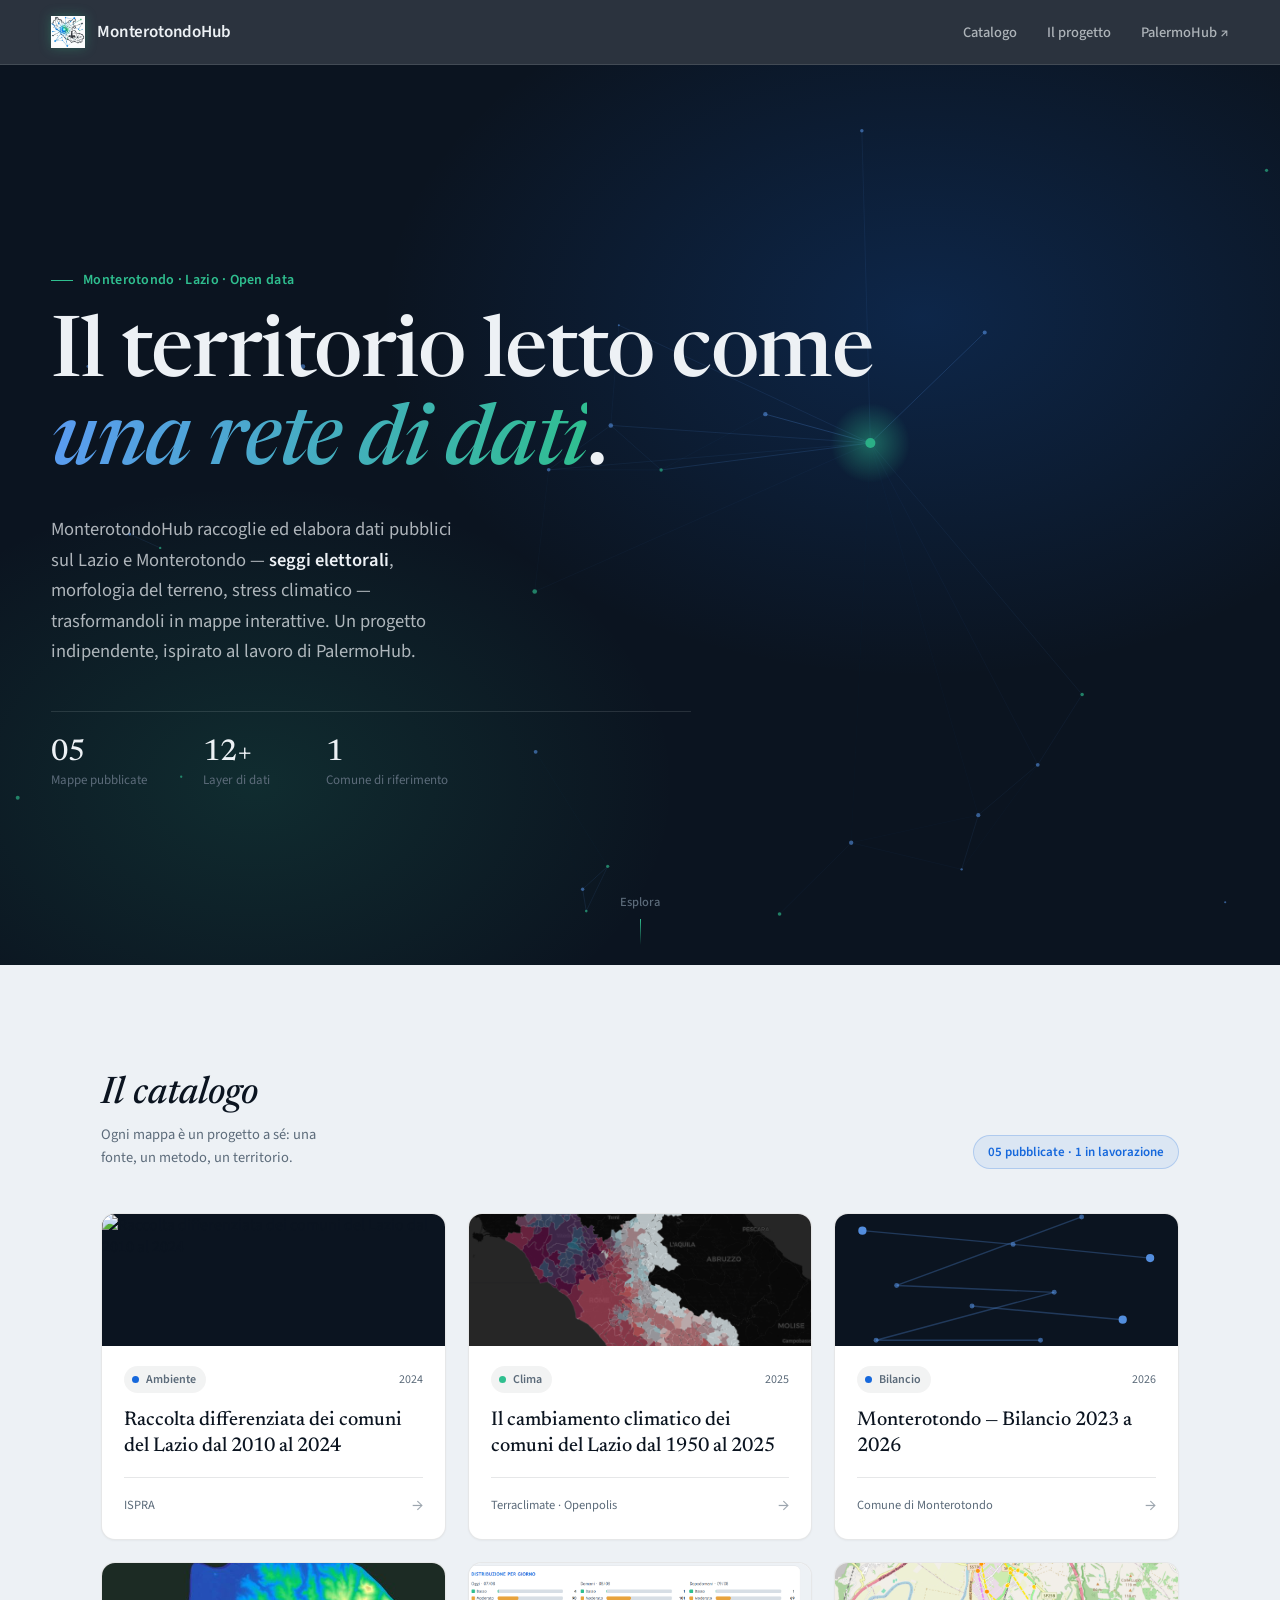
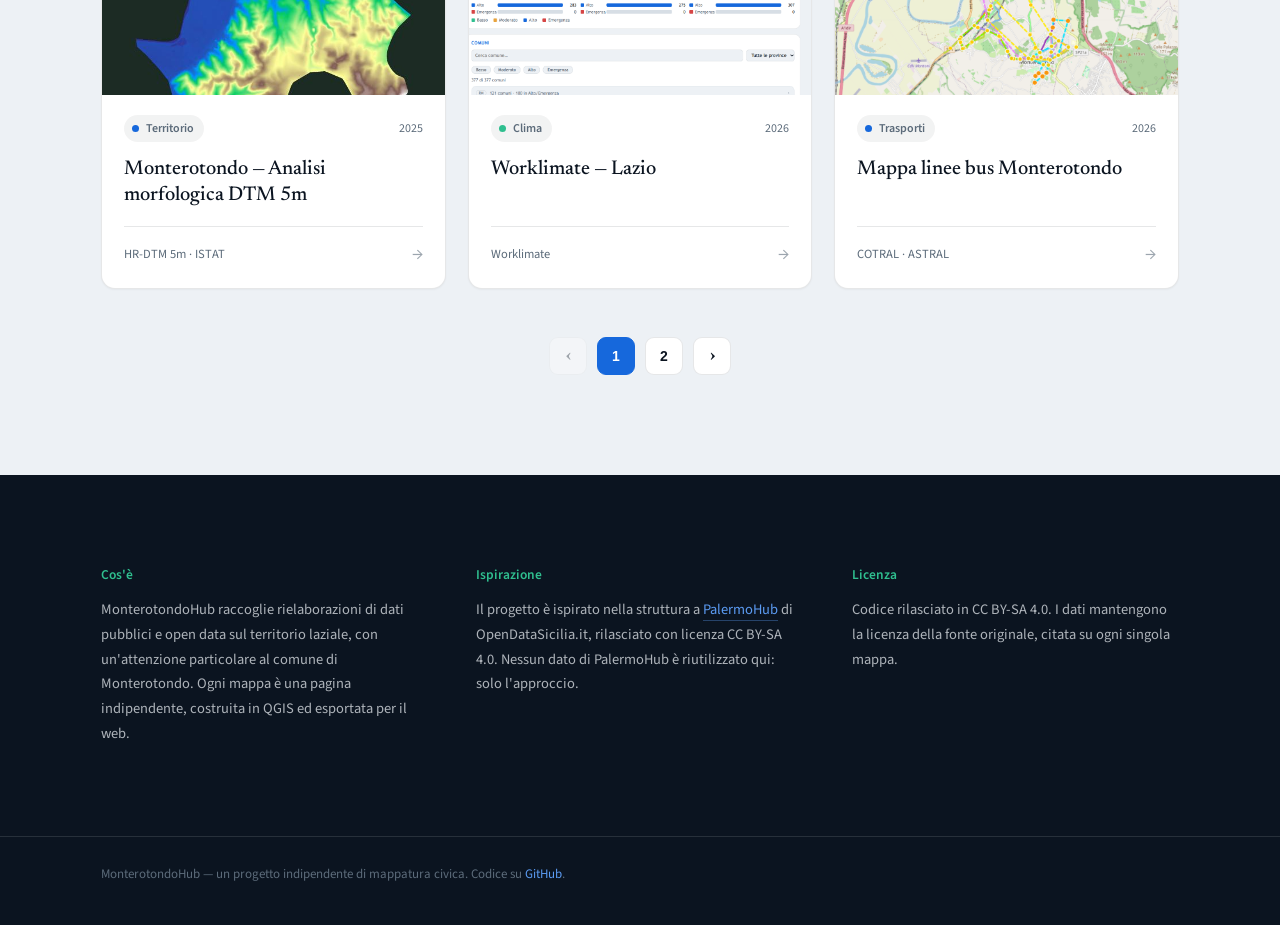
==== commit 010e34c2: "Update index.html" ====
--- a/index.html
+++ b/index.html
@@ -641,7 +641,7 @@
       title: "Raccolta differenziata dei comuni del Lazio dal 2010 al 2024",
       source: "ISPRA",
       year: "2024",
-      image: "img/anteprime/thumb_stress_idrico.jpg"
+      image: "img/anteprime/thumb_differenziata.png"
     },
     {
       href: "lazio-climate-change/index.html",
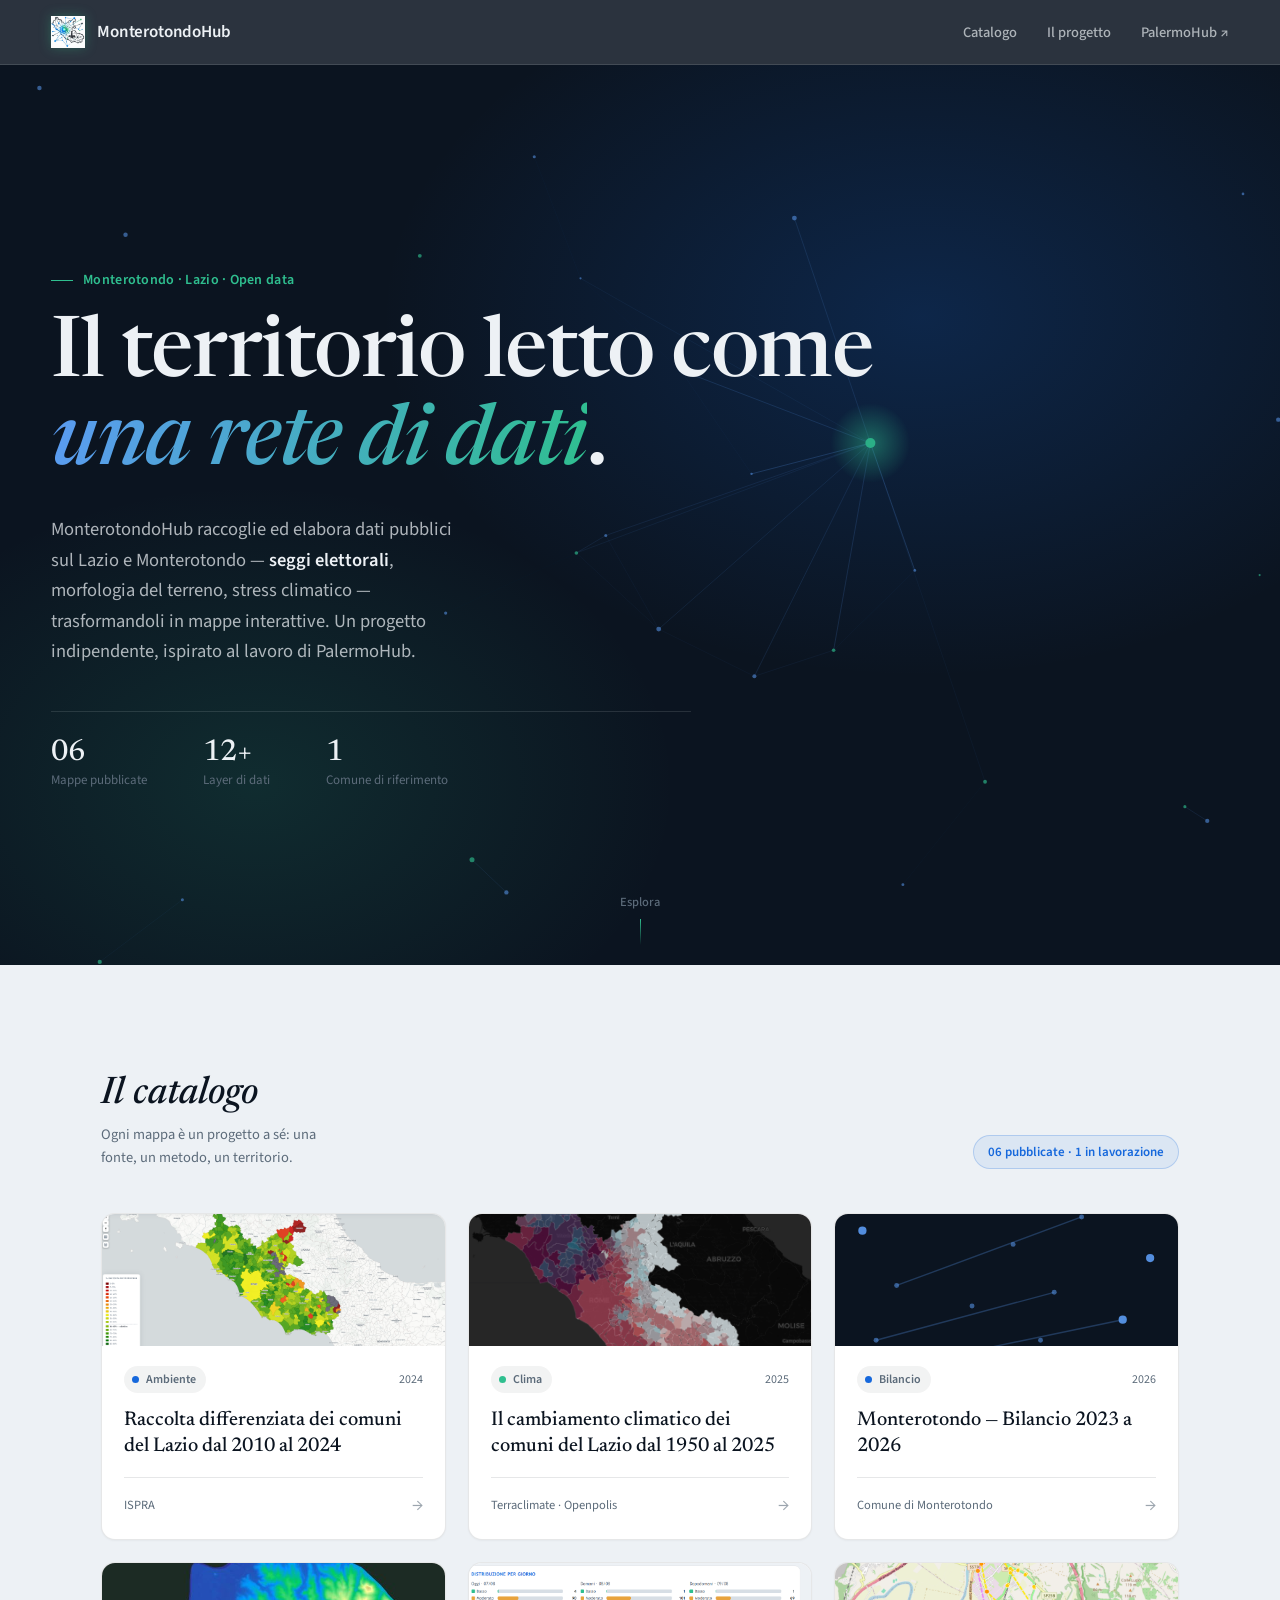
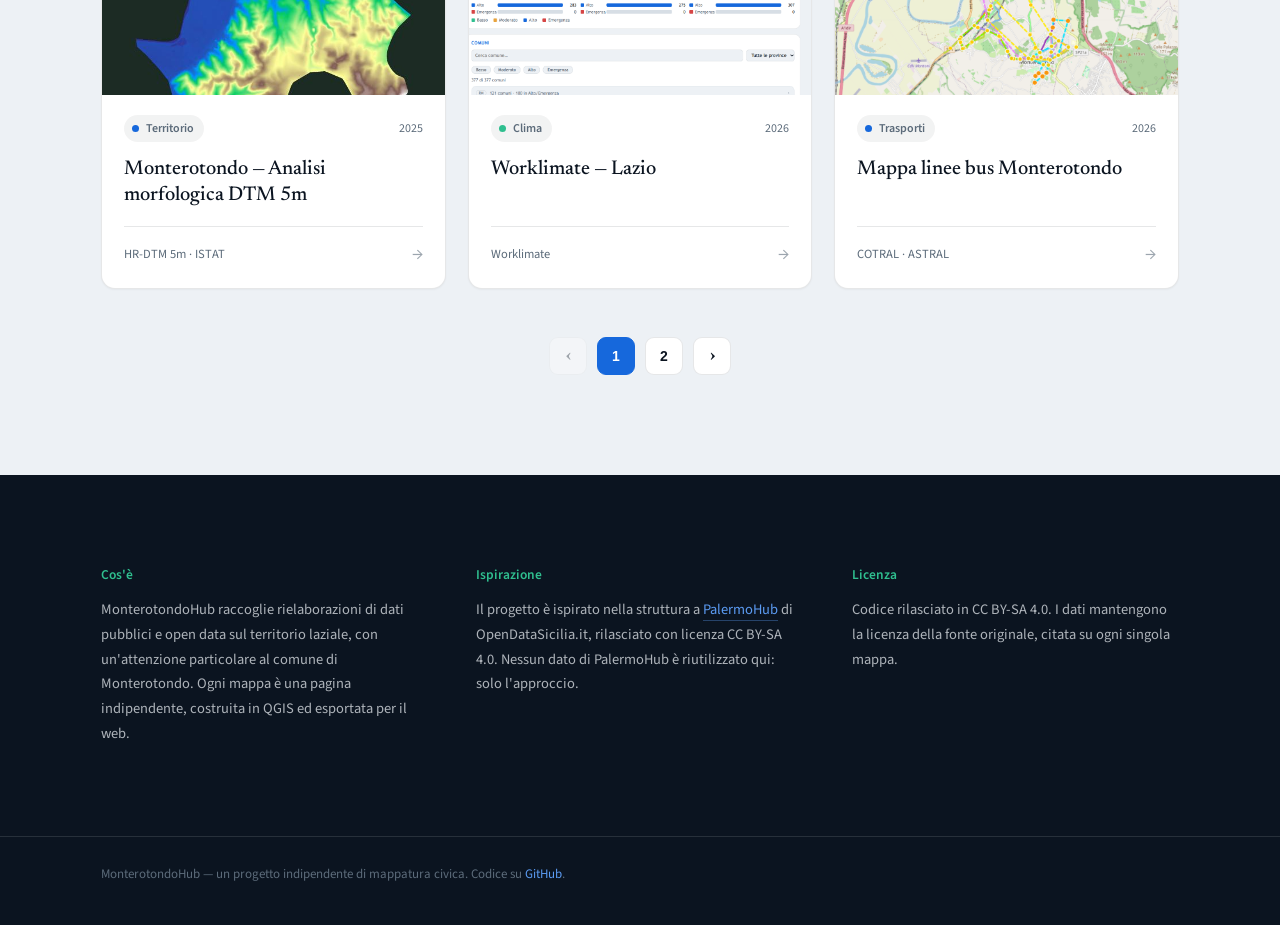
==== commit 81b2c942: "Update index.html" ====
--- a/index.html
+++ b/index.html
@@ -578,7 +578,7 @@
     </p>
     <div class="hero-stats">
       <div>
-        <span class="stat-num">05</span>
+        <span class="stat-num">06</span>
         <span class="stat-label">Mappe pubblicate</span>
       </div>
       <div>
@@ -600,7 +600,7 @@
       <h2>Il catalogo</h2>
       <p>Ogni mappa è un progetto a sé: una fonte, un metodo, un territorio.</p>
     </div>
-    <span class="catalog-count" id="catalog-count-label">05 pubblicate · 1 in lavorazione</span>
+    <span class="catalog-count" id="catalog-count-label">06 pubblicate · 1 in lavorazione</span>
   </div>
 
   <div class="map-grid" id="map-grid"></div>
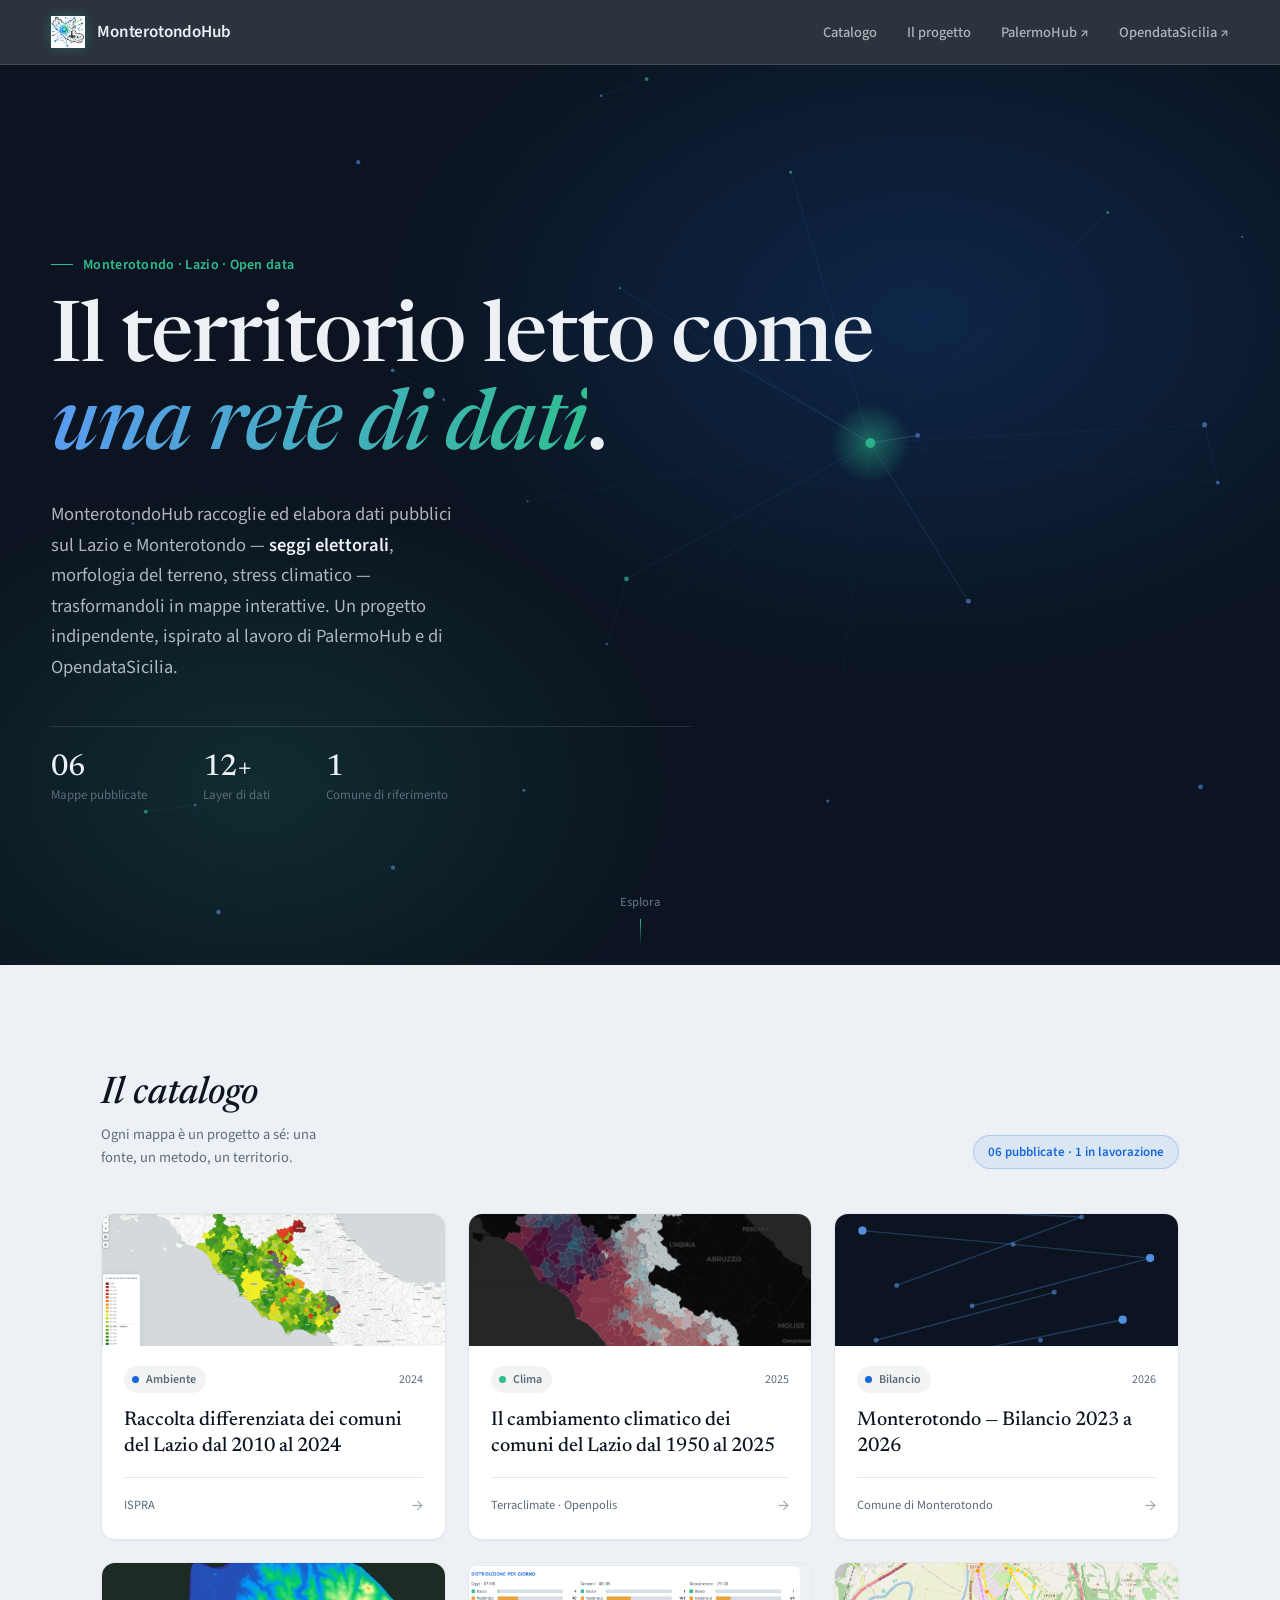
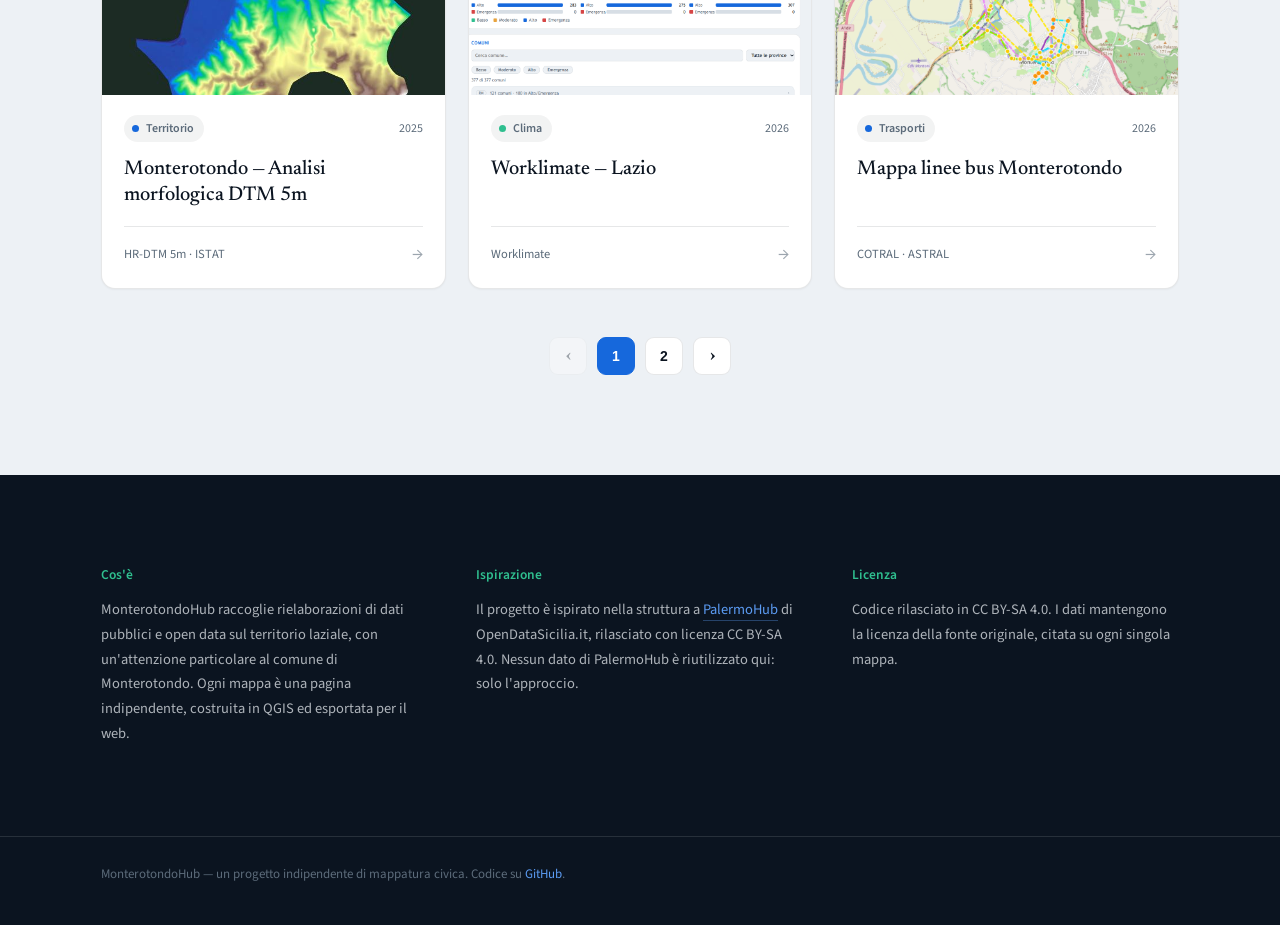
==== commit b93ec460: "Update index.html" ====
--- a/index.html
+++ b/index.html
@@ -563,6 +563,7 @@
     <a href="#catalogo">Catalogo</a>
     <a href="#about">Il progetto</a>
     <a href="https://github.com/SiciliaHub/palermohub" target="_blank" rel="noopener">PalermoHub ↗</a>
+    <a href="https://opendatasicilia.it/" target="_blank" rel="noopener">OpendataSicilia ↗</a>
   </div>
 </nav>
 
@@ -574,7 +575,7 @@
     <p class="hero-sub">
       MonterotondoHub raccoglie ed elabora dati pubblici sul Lazio e Monterotondo — <strong>seggi elettorali</strong>,
       morfologia del terreno, stress climatico — trasformandoli in mappe interattive.
-      Un progetto indipendente, ispirato al lavoro di PalermoHub.
+      Un progetto indipendente, ispirato al lavoro di PalermoHub e di OpendataSicilia.
     </p>
     <div class="hero-stats">
       <div>
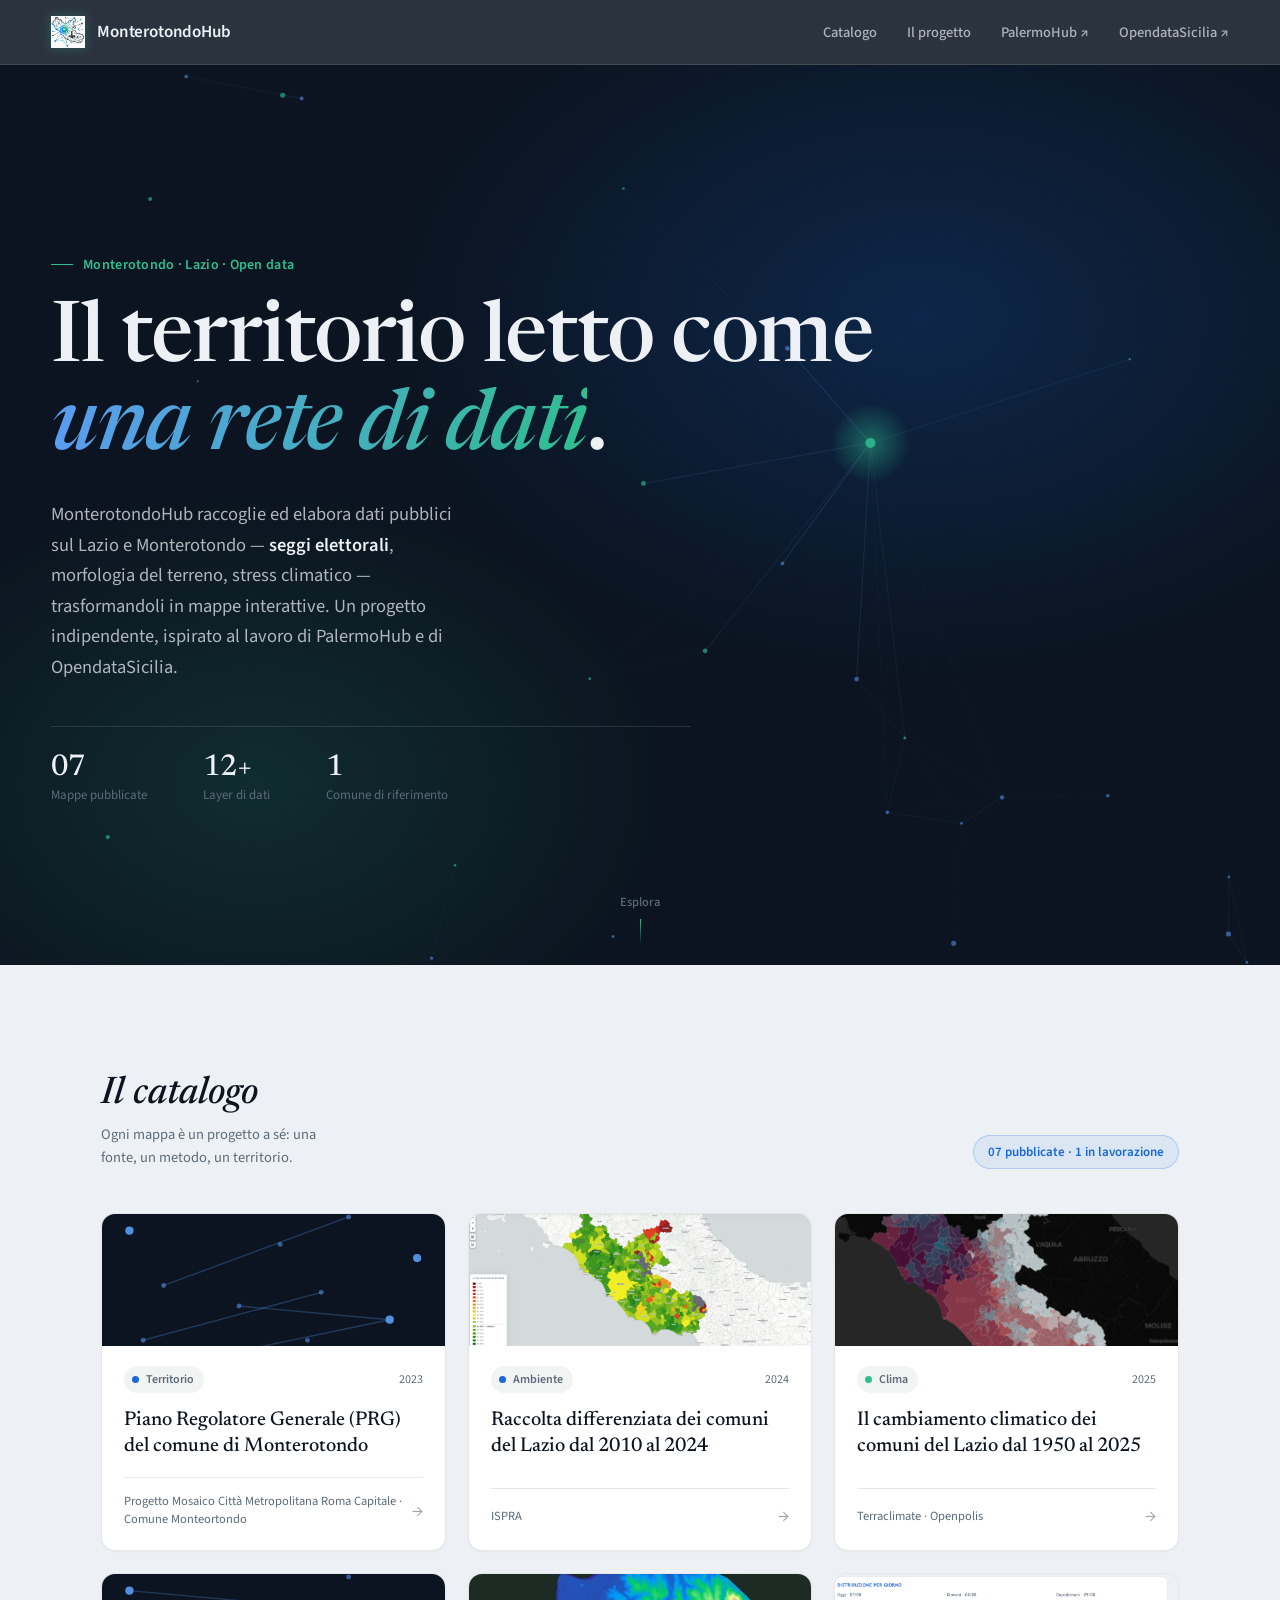
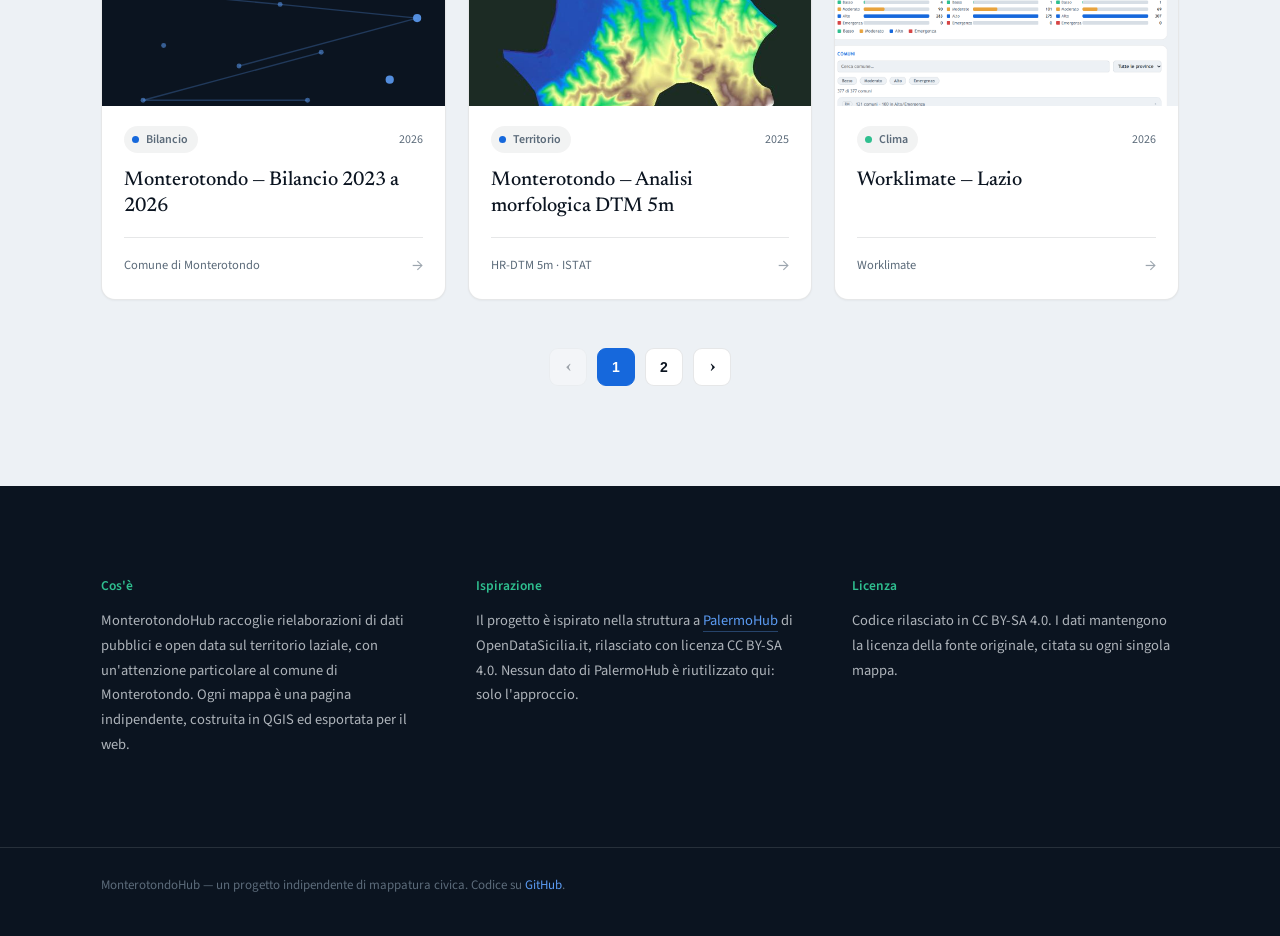
==== commit dec4299c: "Update index.html" ====
--- a/index.html
+++ b/index.html
@@ -579,7 +579,7 @@
     </p>
     <div class="hero-stats">
       <div>
-        <span class="stat-num">06</span>
+        <span class="stat-num">07</span>
         <span class="stat-label">Mappe pubblicate</span>
       </div>
       <div>
@@ -601,7 +601,7 @@
       <h2>Il catalogo</h2>
       <p>Ogni mappa è un progetto a sé: una fonte, un metodo, un territorio.</p>
     </div>
-    <span class="catalog-count" id="catalog-count-label">06 pubblicate · 1 in lavorazione</span>
+    <span class="catalog-count" id="catalog-count-label">07 pubblicate · 1 in lavorazione</span>
   </div>
 
   <div class="map-grid" id="map-grid"></div>
@@ -636,6 +636,14 @@
   // ---------------- MAP DATA ----------------
   const maps = [
      {
+      href: "PRG_monterotondo/index.html",
+      tag: "Territorio",
+      tagLabel: "Territorio",
+      title: "Piano Regolatore Generale (PRG) del comune di Monterotondo",
+      source: "Progetto Mosaico Città Metropolitana Roma Capitale · Comune Monteortondo",
+      year: "2023"
+    },
+    {
       href: "differenziata/index.html",
       tag: "Ambiente",
       tagLabel: "Ambiente",
@@ -692,7 +700,7 @@
       placeholder: true,
       tag: "territorio",
       tagLabel: "In lavorazione",
-      title: "Confini comunali e PRG",
+      title: "Confini comunali e Seggi elettorali",
       source: "—",
       year: "—"
     }
